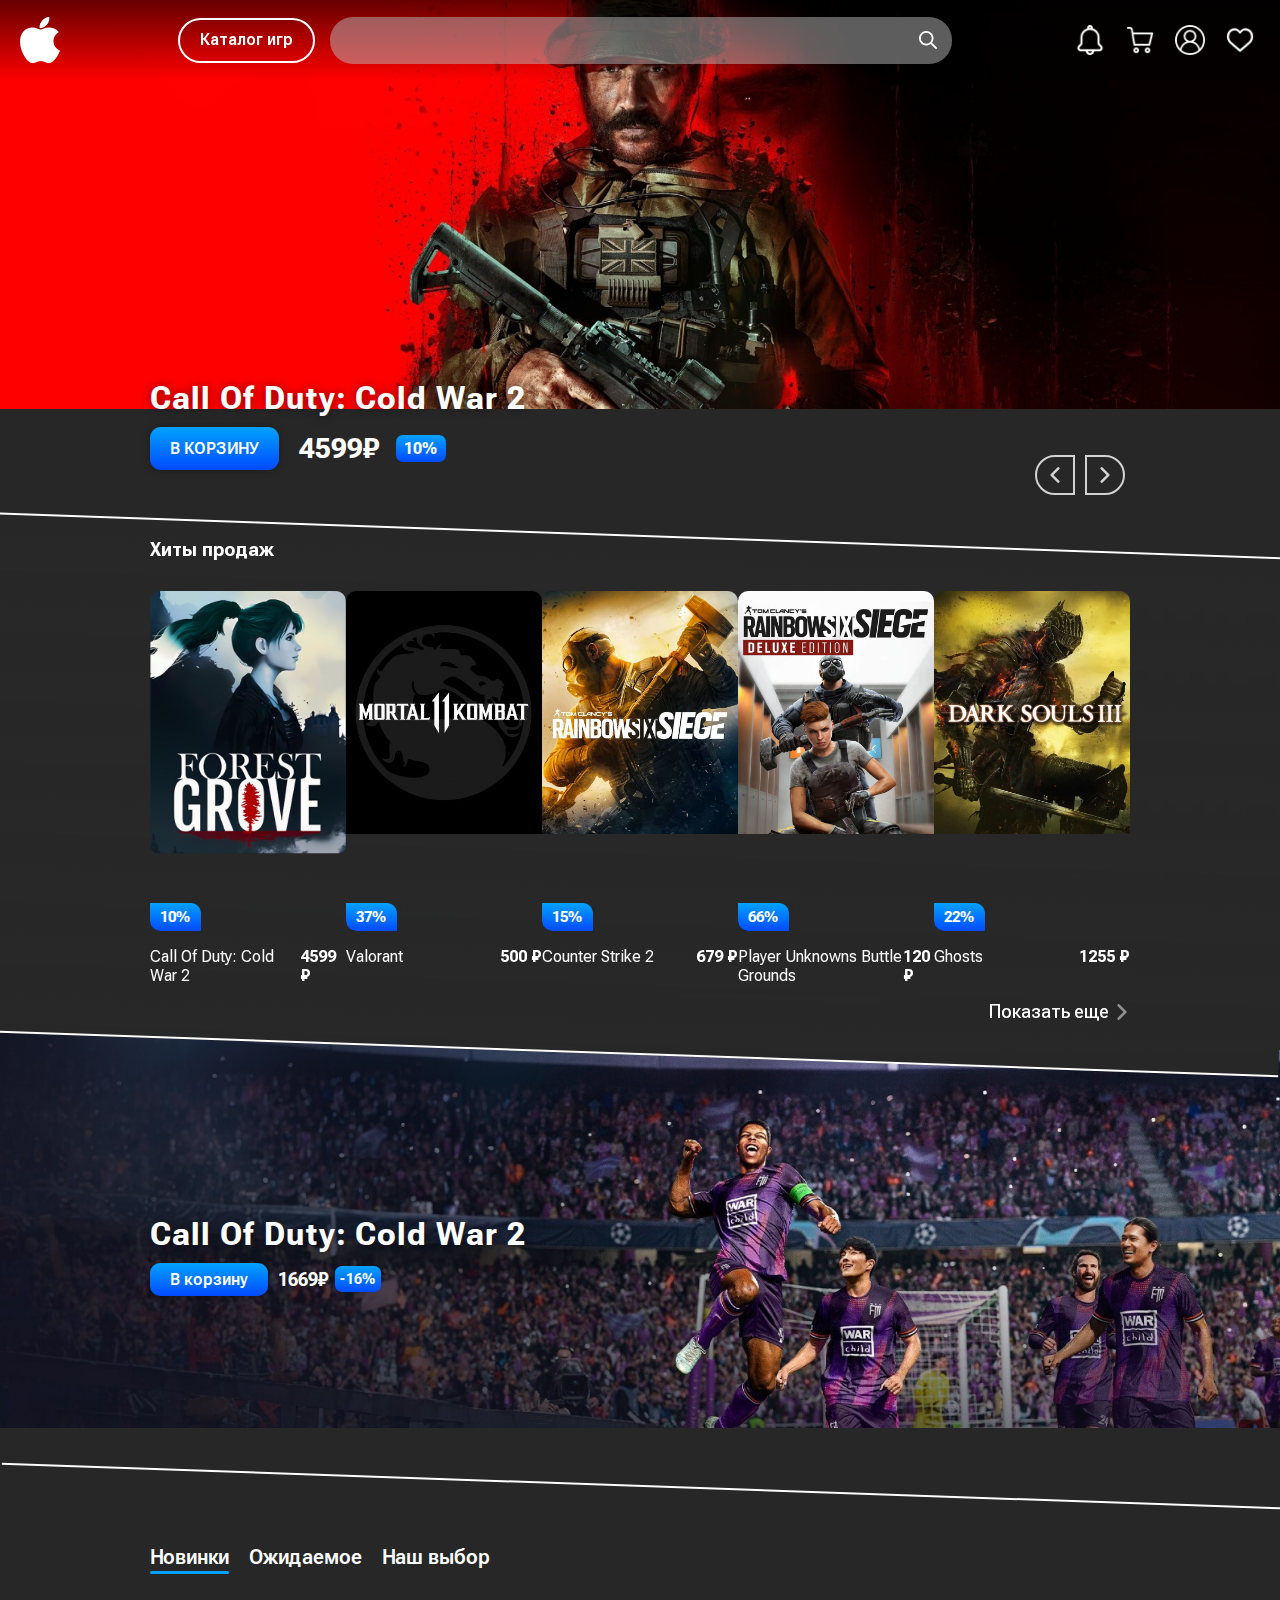
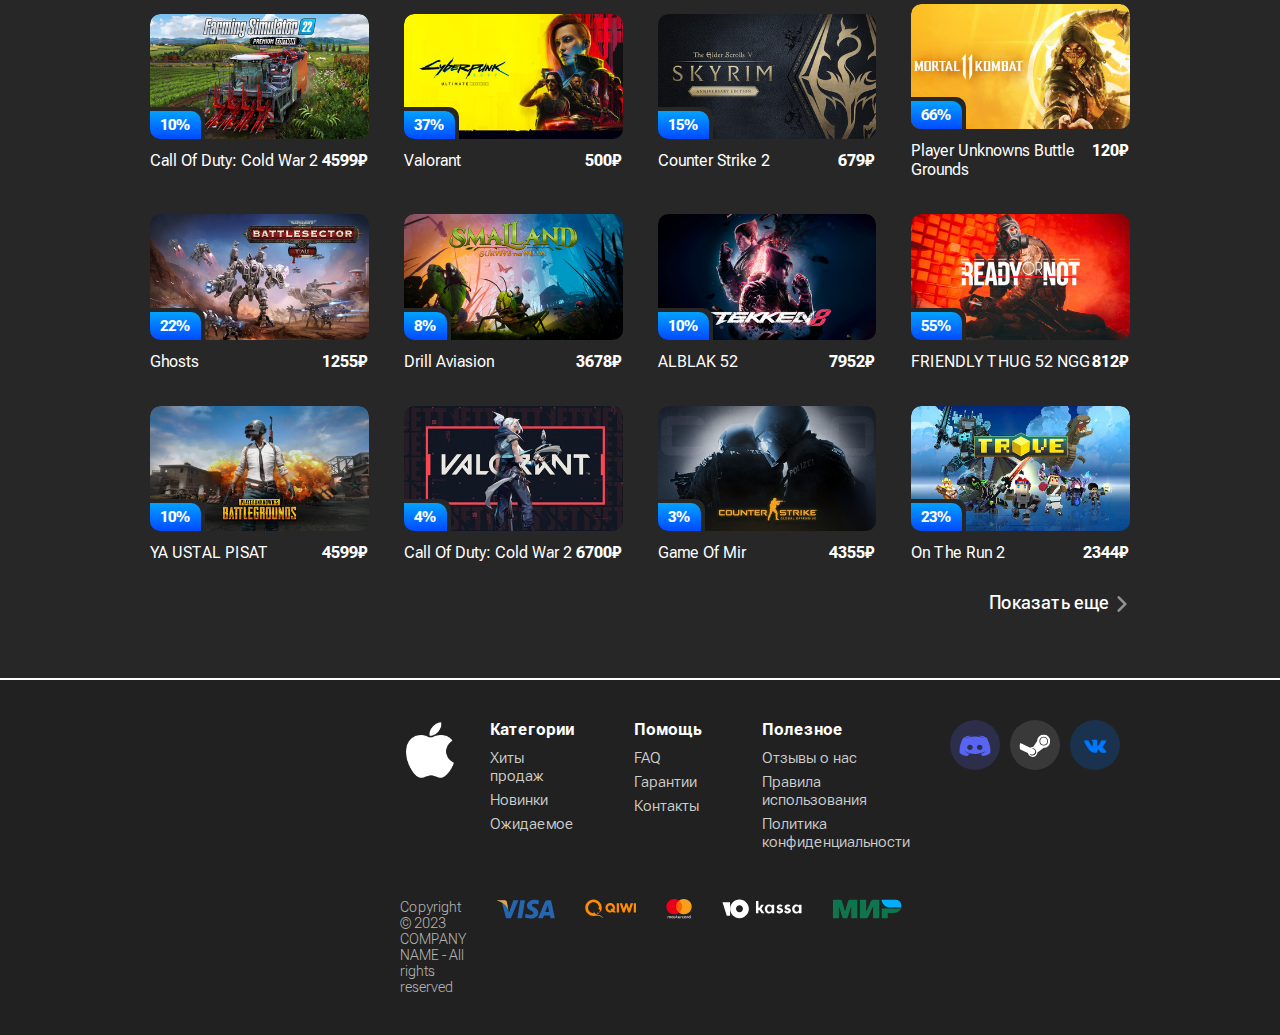
==== index.html @ e100a28d "n4.10" ====
<!DOCTYPE html>
<html lang="en">
<head>
	<meta charset="UTF-8">
	<meta http-equiv="X-UA-Compatible" content="IE=edge">
	<meta name="viewport" content="width=device-width, initial-scale=1.0">
	<title>Document</title>
	<link rel="stylesheet" href="style\style.css">
</head>
<body>
	<header id="header">
		<div id="header__bg"></div>
		<div class="logoBlock">
			<img class="logo" src="img/logo/logo.png" alt="">
		</div>
		<div class="centerBlock">
			<div class="centerBlock__buttonCatalog txt flex-center" onclick="openCatalogNavs()">
				<div class="centerBlock__buttonCatalog__forHover"></div>
				<div class="centerBlock__buttonCatalog__text txt">Каталог игр</div>
			</div>
			<div class="centerBlock__searchBlock">
				<input type="text">
				<div class="centerBlock__searchBlock__icon">
					<img src="img/icons/search32.png" alt="">
				</div>
			</div>
			<div class="centerBlock__catalogNavsBlock">
				<div class="centerBlock__catalogNavsBlock__head">
					<h3 class="txt">Категории</h3>
					<img src="img/icons/arrRight32.png" alt="">
				</div>
				<div class="centerBlock__catalogNavsBlock__grid">
					<div class="centerBlock__catalogNavsBlock__grid__nav txt">
						<img src="img/icons/sim.svg" alt="">
						Экшен
					</div>
					<div class="centerBlock__catalogNavsBlock__grid__nav txt">
						<img src="img/icons/sim.svg" alt="">
						Приключения
					</div>
					<div class="centerBlock__catalogNavsBlock__grid__nav txt">
						<img src="img/icons/sim.svg" alt="">
						Симуляторы
					</div>
					<div class="centerBlock__catalogNavsBlock__grid__nav txt">
						<img src="img/icons/sim.svg" alt="">
						Все игры
					</div>
					<div class="centerBlock__catalogNavsBlock__grid__nav txt">
						<img src="img/icons/sim.svg" alt="">
						Казуальные
					</div>
					<div class="centerBlock__catalogNavsBlock__grid__nav txt">
						<img src="img/icons/sim.svg" alt="">
						Гонки
					</div>
					<div class="centerBlock__catalogNavsBlock__grid__nav txt">
						<img src="img/icons/sim.svg" alt="">
						Спорт
					</div>
					<div class="centerBlock__catalogNavsBlock__grid__nav txt">
						<img src="img/icons/sim.svg" alt="">
						Стратегии
					</div>
					<div class="centerBlock__catalogNavsBlock__grid__nav txt">
						<img src="img/icons/sim.svg" alt="">
						Ролевые
					</div>
				</div>
				<div class="centerBlock__catalogNavsBlock__head">
					<h3 class="txt">Платформы</h3>
					<img src="img/icons/arrRight32.png" alt="">
				</div>
				<div class="centerBlock__catalogNavsBlock__grid">
					<div class="centerBlock__catalogNavsBlock__grid__nav txt">
						<img src="img/icons/sim.svg" alt="">
						Симуляторы
					</div>
					<div class="centerBlock__catalogNavsBlock__grid__nav txt">
						<img src="img/icons/sim.svg" alt="">
						Симуляторы
					</div>
					<div class="centerBlock__catalogNavsBlock__grid__nav txt">
						<img src="img/icons/sim.svg" alt="">
						Симуляторы
					</div>
				</div>
			</div>
		</div>
		<div class="navs">
			<div class="navs__nav">
				<img src="img/icons/bell64.png" alt="">
			</div>
			<div class="navs__nav">
				<img src="img/icons/basket64.png" alt="">
			</div>
			<div class="navs__nav" onclick="open_authorization()">
				<img src="img/icons/user64.png" alt="">
			</div>
			<div class="navs__nav">
				<img src="img/icons/like64.png" alt="">
			</div>
		</div>
	</header>

	<div class="blackoutBlock fixed-zero" onclick="openCatalogNavs()"></div>

	<div class="authorization fixed-zero">
		<div class="authorization__block authorization__block_logIn">
			<h2 class="txt">
				Вход
				<div onclick="open_authorization()"><img src="img/icons/cross2_32.png" alt=""></div>
			</h2>
			<form action="" name="logIn">
				<input class="def-input txt" type="email" name="email" placeholder="Email">
				<input class="def-input txt" type="password" name="password" placeholder="Пароль">
				<button class="txt">
					<div class="text txt">Войти</div>
					<div class="forHover absolute-zero"></div>
				</button>
			</form>
			<div class="authorization__block__otherWays">
				<div class="authorization__block__otherWays__nav txt" onclick="openRegistration()">Нет аккаунта</div>
				<div class="authorization__block__otherWays__nav txt">Забыли пароль</div>
			</div>
			<div class="authorization__block__separator">
				<div class="authorization__block__separator__strip"></div>
				<div class="authorization__block__separator__text txt">или</div>
				<div class="authorization__block__separator__strip"></div>
			</div>
			<div class="authorization__block__steamButton">
				<img src="img/logo/steamLogoWText.png" alt="">
			</div>
		</div>
		<div class="authorization__block authorization__block_registration">
			<h2 class="txt">
				Регистрация
				<div onclick="open_authorization()"><img src="img/icons/cross2_32.png" alt=""></div>
			</h2>
			<form action="" name="registration">
				<input class="def-input txt" type="email" name="email" placeholder="Email">
				<input class="def-input txt" type="password" name="password" placeholder="Пароль">
				<input class="def-input txt" type="password" name="repeat_password" placeholder="Подтвердите пароль">
				<button class="txt">
					<div class="text txt">Зарегистрироваться</div>
					<div class="forHover absolute-zero"></div>
				</button>
			</form>
			<div class="authorization__block__separator">
				<div class="authorization__block__separator__strip"></div>
				<div class="authorization__block__separator__text txt">или</div>
				<div class="authorization__block__separator__strip"></div>
			</div>
			<div class="authorization__block__steamButton">
				<img src="img/logo/steamLogoWText.png" alt="">
			</div>
		</div>
	</div>

	<div class="banner" id="banner">
		<div class="banner__imgBlock absolute-zero">
			<img src="img/banners/big.png" alt="">
		</div>
		<div class="banner__content">
			<div class="banner__content__info">
				<div class="banner__content__info__gameName txt">Call Of Duty: Cold War 2</div>
				<div class="banner__content__info__priceBlock">
					<div class="banner__content__info__priceBlock__buttonBasket flex-center">
						<div class="banner__content__info__priceBlock__buttonBasket__forHover absolute-zero"></div>
						<div class="banner__content__info__priceBlock__buttonBasket__text txt">В КОРЗИНУ</div>
					</div>
					<div class="banner__content__info__priceBlock__price txt">1669₽</div>
					<div class="banner__content__info__priceBlock__percent flex-center txt">-16%</div>
				</div>
			</div>
			<div class="banner__content__arrows">
				<div class="banner__content__arrows__arrow banner__content__arrows__arrow_left flex-center"><img src="img/icons/arrRight32.png" alt=""></div>
				<div class="banner__content__arrows__arrow banner__content__arrows__arrow_right flex-center"><img src="img/icons/arrRight32.png" alt=""></div>
			</div>
		</div>
	</div>

	<div class="salesHits" id="salesHits">
		<div class="salesHits__bg absolute-zero"></div>
		<h3 class="txt">Хиты продаж</h3>
		<div class="salesHits__games">
			<div class="salesHits__games__game">
				<div class="salesHits__games__game__banner">
					<img src="img/banners/img1.png" alt="">
					<div class="salesHits__games__game__banner__discount">
						<div class="salesHits__games__game__banner__discount__inner txt">26%</div>
					</div>
				</div>
				<div class="salesHits__games__game__info">
					<div class="salesHits__games__game__info__buttons">
						<div class="salesHits__games__game__info__buttons__button">
							<div class="salesHits__games__game__info__buttons__button__forHover salesHits__games__game__info__buttons__button__forHover_blue absolute-zero"></div>
							<img src="img/icons/basket64.png" alt="">
						</div>
						<div class="salesHits__games__game__info__buttons__button">
							<div class="salesHits__games__game__info__buttons__button__forHover salesHits__games__game__info__buttons__button__forHover_red absolute-zero"></div>
							<img src="img/icons/like64.png" alt="">
						</div>
					</div>
					<div class="salesHits__games__game__info__name txt">Call Of Duty: Haha Edition 3</div>
					<div class="salesHits__games__game__info__price txt">4599₽</div>
				</div>
			</div>
			<div class="salesHits__games__game">
				<div class="salesHits__games__game__banner">
					<img src="img/banners/img1.png" alt="">
					<div class="salesHits__games__game__banner__discount">
						<div class="salesHits__games__game__banner__discount__inner txt">26%</div>
					</div>
				</div>
				<div class="salesHits__games__game__info">
					<div class="salesHits__games__game__info__buttons">
						<div class="salesHits__games__game__info__buttons__button">
							<div class="salesHits__games__game__info__buttons__button__forHover salesHits__games__game__info__buttons__button__forHover_blue absolute-zero"></div>
							<img src="img/icons/basket64.png" alt="">
						</div>
						<div class="salesHits__games__game__info__buttons__button">
							<div class="salesHits__games__game__info__buttons__button__forHover salesHits__games__game__info__buttons__button__forHover_red absolute-zero"></div>
							<img src="img/icons/like64.png" alt="">
						</div>
					</div>
					<div class="salesHits__games__game__info__name txt">Call Of Duty: Haha Edition 3</div>
					<div class="salesHits__games__game__info__price txt">4599₽</div>
				</div>
			</div>
			<div class="salesHits__games__game">
				<div class="salesHits__games__game__banner">
					<img src="img/banners/img1.png" alt="">
					<div class="salesHits__games__game__banner__discount">
						<div class="salesHits__games__game__banner__discount__inner txt">26%</div>
					</div>
				</div>
				<div class="salesHits__games__game__info">
					<div class="salesHits__games__game__info__buttons">
						<div class="salesHits__games__game__info__buttons__button">
							<div class="salesHits__games__game__info__buttons__button__forHover salesHits__games__game__info__buttons__button__forHover_blue absolute-zero"></div>
							<img src="img/icons/basket64.png" alt="">
						</div>
						<div class="salesHits__games__game__info__buttons__button">
							<div class="salesHits__games__game__info__buttons__button__forHover salesHits__games__game__info__buttons__button__forHover_red absolute-zero"></div>
							<img src="img/icons/like64.png" alt="">
						</div>
					</div>
					<div class="salesHits__games__game__info__name txt">Call Of Duty: Haha Edition 3</div>
					<div class="salesHits__games__game__info__price txt">4599₽</div>
				</div>
			</div>
			<div class="salesHits__games__game">
				<div class="salesHits__games__game__banner">
					<img src="img/banners/img1.png" alt="">
					<div class="salesHits__games__game__banner__discount">
						<div class="salesHits__games__game__banner__discount__inner txt">26%</div>
					</div>
				</div>
				<div class="salesHits__games__game__info">
					<div class="salesHits__games__game__info__buttons">
						<div class="salesHits__games__game__info__buttons__button">
							<div class="salesHits__games__game__info__buttons__button__forHover salesHits__games__game__info__buttons__button__forHover_blue absolute-zero"></div>
							<img src="img/icons/basket64.png" alt="">
						</div>
						<div class="salesHits__games__game__info__buttons__button">
							<div class="salesHits__games__game__info__buttons__button__forHover salesHits__games__game__info__buttons__button__forHover_red absolute-zero"></div>
							<img src="img/icons/like64.png" alt="">
						</div>
					</div>
					<div class="salesHits__games__game__info__name txt">Call Of Duty: Haha Edition 3</div>
					<div class="salesHits__games__game__info__price txt">4599₽</div>
				</div>
			</div>
			<div class="salesHits__games__game">
				<div class="salesHits__games__game__banner">
					<img src="img/banners/img1.png" alt="">
					<div class="salesHits__games__game__banner__discount">
						<div class="salesHits__games__game__banner__discount__inner txt">26%</div>
					</div>
				</div>
				<div class="salesHits__games__game__info">
					<div class="salesHits__games__game__info__buttons">
						<div class="salesHits__games__game__info__buttons__button">
							<div class="salesHits__games__game__info__buttons__button__forHover salesHits__games__game__info__buttons__button__forHover_blue absolute-zero"></div>
							<img src="img/icons/basket64.png" alt="">
						</div>
						<div class="salesHits__games__game__info__buttons__button">
							<div class="salesHits__games__game__info__buttons__button__forHover salesHits__games__game__info__buttons__button__forHover_red absolute-zero"></div>
							<img src="img/icons/like64.png" alt="">
						</div>
					</div>
					<div class="salesHits__games__game__info__name txt">Call Of Duty: Haha Edition 3</div>
					<div class="salesHits__games__game__info__price txt">4599₽</div>
				</div>
			</div>
			
		</div>
		<div class="salesHits__blockButtonMore">
			<div class="salesHits__blockButtonMore__button txt">
				Показать еще
				<img src="img/icons/arrRight32.png" alt="">
			</div>
		</div>
	</div>

	<div class="containerWborder">
		<div class="rotateBorder rotateBorder_bottom">
			<div class="rotateBorder__inner rotateBorder__inner_bottom"></div>
		</div>
		<div class="bannerSecond">
			<div class="bannerSecond__imgBlock absolute-zero">
				<img src="img/banners/image 10.png" alt="">
			</div>
			<div class="bannerSecond__info">
				<div class="bannerSecond__info__gameName txt">Call Of Duty: Cold War 2</div>
					<div class="bannerSecond__info__priceBlock">
						<div class="bannerSecond__info__priceBlock__buttonBasket flex-center">
							<div class="bannerSecond__info__priceBlock__buttonBasket__forHover absolute-zero"></div>
							<div class="bannerSecond__info__priceBlock__buttonBasket__text txt">В корзину</div>
						</div>
						<div class="bannerSecond__info__priceBlock__price txt">1669₽</div>
						<div class="bannerSecond__info__priceBlock__percent flex-center txt">-16%</div>
					</div>
			</div>
		</div>
		<div class="rotateBorder rotateBorder_top">
			<div class="rotateBorder__inner rotateBorder__inner_top"></div>
		</div>
	</div>

	<div class="offers" id="offers">
		<!-- <div class="offers__head">
			<div class="offers__head__nav">
				<div class="offers__head__nav__text txt">Новинки</div>
				<div class="offers__head__nav__strip offers__head__nav__strip_active"></div>
			</div>
			<div class="offers__head__nav">
				<div class="offers__head__nav__text txt">Ожидаемое</div>
				<div class="offers__head__nav__strip"></div>
			</div>
			<div class="offers__head__nav">
				<div class="offers__head__nav__text txt">Наш выбор</div>
				<div class="offers__head__nav__strip"></div>
			</div>
		</div>
		<div class="offers__grid">
			<div class="offers__grid__game">
				<div class="offers__grid__game__banner">
					<img src="img/banners/farmsim.png" alt="">
					<div class="offers__grid__game__banner__discount">
						<div class="offers__grid__game__banner__discount__inner txt">26%</div>
					</div>
				</div>
				<div class="offers__grid__game__info">
					<div class="offers__grid__game__info__buttons">
						<div class="offers__grid__game__info__buttons__button">
							<div class="offers__grid__game__info__buttons__button__forHover offers__grid__game__info__buttons__button__forHover_blue absolute-zero"></div>
							<img src="img/icons/basket64.png" alt="">
						</div>
						<div class="offers__grid__game__info__buttons__button">
							<div class="offers__grid__game__info__buttons__button__forHover offers__grid__game__info__buttons__button__forHover_red absolute-zero"></div>
							<img src="img/icons/like64.png" alt="">
						</div>
					</div>
					<div class="offers__grid__game__info__name txt">Call Of Duty: Haha Edition 3</div>
					<div class="offers__grid__game__info__price txt">4599₽</div>
				</div>
			</div>
			<div class="offers__grid__game">
				<div class="offers__grid__game__banner">
					<img src="img/banners/farmsim.png" alt="">
					<div class="offers__grid__game__banner__discount">
						<div class="offers__grid__game__banner__discount__inner txt">26%</div>
					</div>
				</div>
				<div class="offers__grid__game__info">
					<div class="offers__grid__game__info__buttons">
						<div class="offers__grid__game__info__buttons__button">
							<div class="offers__grid__game__info__buttons__button__forHover offers__grid__game__info__buttons__button__forHover_blue absolute-zero"></div>
							<img src="img/icons/basket64.png" alt="">
						</div>
						<div class="offers__grid__game__info__buttons__button">
							<div class="offers__grid__game__info__buttons__button__forHover offers__grid__game__info__buttons__button__forHover_red absolute-zero"></div>
							<img src="img/icons/like64.png" alt="">
						</div>
					</div>
					<div class="offers__grid__game__info__name txt">Call Of Duty: Haha Edition 3</div>
					<div class="offers__grid__game__info__price txt">4599₽</div>
				</div>
			</div>
			<div class="offers__grid__game">
				<div class="offers__grid__game__banner">
					<img src="img/banners/farmsim.png" alt="">
					<div class="offers__grid__game__banner__discount">
						<div class="offers__grid__game__banner__discount__inner txt">26%</div>
					</div>
				</div>
				<div class="offers__grid__game__info">
					<div class="offers__grid__game__info__buttons">
						<div class="offers__grid__game__info__buttons__button">
							<div class="offers__grid__game__info__buttons__button__forHover offers__grid__game__info__buttons__button__forHover_blue absolute-zero"></div>
							<img src="img/icons/basket64.png" alt="">
						</div>
						<div class="offers__grid__game__info__buttons__button">
							<div class="offers__grid__game__info__buttons__button__forHover offers__grid__game__info__buttons__button__forHover_red absolute-zero"></div>
							<img src="img/icons/like64.png" alt="">
						</div>
					</div>
					<div class="offers__grid__game__info__name txt">Call Of Duty: Haha Edition 3</div>
					<div class="offers__grid__game__info__price txt">4599₽</div>
				</div>
			</div>
			<div class="offers__grid__game">
				<div class="offers__grid__game__banner">
					<img src="img/banners/farmsim.png" alt="">
					<div class="offers__grid__game__banner__discount">
						<div class="offers__grid__game__banner__discount__inner txt">26%</div>
					</div>
				</div>
				<div class="offers__grid__game__info">
					<div class="offers__grid__game__info__buttons">
						<div class="offers__grid__game__info__buttons__button">
							<div class="offers__grid__game__info__buttons__button__forHover offers__grid__game__info__buttons__button__forHover_blue absolute-zero"></div>
							<img src="img/icons/basket64.png" alt="">
						</div>
						<div class="offers__grid__game__info__buttons__button">
							<div class="offers__grid__game__info__buttons__button__forHover offers__grid__game__info__buttons__button__forHover_red absolute-zero"></div>
							<img src="img/icons/like64.png" alt="">
						</div>
					</div>
					<div class="offers__grid__game__info__name txt">Call Of Duty: Haha Edition 3</div>
					<div class="offers__grid__game__info__price txt">4599₽</div>
				</div>
			</div>
			<div class="offers__grid__game">
				<div class="offers__grid__game__banner">
					<img src="img/banners/farmsim.png" alt="">
					<div class="offers__grid__game__banner__discount">
						<div class="offers__grid__game__banner__discount__inner txt">26%</div>
					</div>
				</div>
				<div class="offers__grid__game__info">
					<div class="offers__grid__game__info__buttons">
						<div class="offers__grid__game__info__buttons__button">
							<div class="offers__grid__game__info__buttons__button__forHover offers__grid__game__info__buttons__button__forHover_blue absolute-zero"></div>
							<img src="img/icons/basket64.png" alt="">
						</div>
						<div class="offers__grid__game__info__buttons__button">
							<div class="offers__grid__game__info__buttons__button__forHover offers__grid__game__info__buttons__button__forHover_red absolute-zero"></div>
							<img src="img/icons/like64.png" alt="">
						</div>
					</div>
					<div class="offers__grid__game__info__name txt">Call Of Duty: Haha Edition 3</div>
					<div class="offers__grid__game__info__price txt">4599₽</div>
				</div>
			</div>
			<div class="offers__grid__game">
				<div class="offers__grid__game__banner">
					<img src="img/banners/farmsim.png" alt="">
					<div class="offers__grid__game__banner__discount">
						<div class="offers__grid__game__banner__discount__inner txt">26%</div>
					</div>
				</div>
				<div class="offers__grid__game__info">
					<div class="offers__grid__game__info__buttons">
						<div class="offers__grid__game__info__buttons__button">
							<div class="offers__grid__game__info__buttons__button__forHover offers__grid__game__info__buttons__button__forHover_blue absolute-zero"></div>
							<img src="img/icons/basket64.png" alt="">
						</div>
						<div class="offers__grid__game__info__buttons__button">
							<div class="offers__grid__game__info__buttons__button__forHover offers__grid__game__info__buttons__button__forHover_red absolute-zero"></div>
							<img src="img/icons/like64.png" alt="">
						</div>
					</div>
					<div class="offers__grid__game__info__name txt">Call Of Duty: Haha Edition 3</div>
					<div class="offers__grid__game__info__price txt">4599₽</div>
				</div>
			</div>
			<div class="offers__grid__game">
				<div class="offers__grid__game__banner">
					<img src="img/banners/farmsim.png" alt="">
					<div class="offers__grid__game__banner__discount">
						<div class="offers__grid__game__banner__discount__inner txt">26%</div>
					</div>
				</div>
				<div class="offers__grid__game__info">
					<div class="offers__grid__game__info__buttons">
						<div class="offers__grid__game__info__buttons__button">
							<div class="offers__grid__game__info__buttons__button__forHover offers__grid__game__info__buttons__button__forHover_blue absolute-zero"></div>
							<img src="img/icons/basket64.png" alt="">
						</div>
						<div class="offers__grid__game__info__buttons__button">
							<div class="offers__grid__game__info__buttons__button__forHover offers__grid__game__info__buttons__button__forHover_red absolute-zero"></div>
							<img src="img/icons/like64.png" alt="">
						</div>
					</div>
					<div class="offers__grid__game__info__name txt">Call Of Duty: Haha Edition 3</div>
					<div class="offers__grid__game__info__price txt">4599₽</div>
				</div>
			</div>
			<div class="offers__grid__game">
				<div class="offers__grid__game__banner">
					<img src="img/banners/farmsim.png" alt="">
					<div class="offers__grid__game__banner__discount">
						<div class="offers__grid__game__banner__discount__inner txt">26%</div>
					</div>
				</div>
				<div class="offers__grid__game__info">
					<div class="offers__grid__game__info__buttons">
						<div class="offers__grid__game__info__buttons__button">
							<div class="offers__grid__game__info__buttons__button__forHover offers__grid__game__info__buttons__button__forHover_blue absolute-zero"></div>
							<img src="img/icons/basket64.png" alt="">
						</div>
						<div class="offers__grid__game__info__buttons__button">
							<div class="offers__grid__game__info__buttons__button__forHover offers__grid__game__info__buttons__button__forHover_red absolute-zero"></div>
							<img src="img/icons/like64.png" alt="">
						</div>
					</div>
					<div class="offers__grid__game__info__name txt">Call Of Duty: Haha Edition 3</div>
					<div class="offers__grid__game__info__price txt">4599₽</div>
				</div>
			</div>
			<div class="offers__grid__game">
				<div class="offers__grid__game__banner">
					<img src="img/banners/farmsim.png" alt="">
					<div class="offers__grid__game__banner__discount">
						<div class="offers__grid__game__banner__discount__inner txt">26%</div>
					</div>
				</div>
				<div class="offers__grid__game__info">
					<div class="offers__grid__game__info__buttons">
						<div class="offers__grid__game__info__buttons__button">
							<div class="offers__grid__game__info__buttons__button__forHover offers__grid__game__info__buttons__button__forHover_blue absolute-zero"></div>
							<img src="img/icons/basket64.png" alt="">
						</div>
						<div class="offers__grid__game__info__buttons__button">
							<div class="offers__grid__game__info__buttons__button__forHover offers__grid__game__info__buttons__button__forHover_red absolute-zero"></div>
							<img src="img/icons/like64.png" alt="">
						</div>
					</div>
					<div class="offers__grid__game__info__name txt">Call Of Duty: Haha Edition 3</div>
					<div class="offers__grid__game__info__price txt">4599₽</div>
				</div>
			</div>
			<div class="offers__grid__game">
				<div class="offers__grid__game__banner">
					<img src="img/banners/farmsim.png" alt="">
					<div class="offers__grid__game__banner__discount">
						<div class="offers__grid__game__banner__discount__inner txt">26%</div>
					</div>
				</div>
				<div class="offers__grid__game__info">
					<div class="offers__grid__game__info__buttons">
						<div class="offers__grid__game__info__buttons__button">
							<div class="offers__grid__game__info__buttons__button__forHover offers__grid__game__info__buttons__button__forHover_blue absolute-zero"></div>
							<img src="img/icons/basket64.png" alt="">
						</div>
						<div class="offers__grid__game__info__buttons__button">
							<div class="offers__grid__game__info__buttons__button__forHover offers__grid__game__info__buttons__button__forHover_red absolute-zero"></div>
							<img src="img/icons/like64.png" alt="">
						</div>
					</div>
					<div class="offers__grid__game__info__name txt">Call Of Duty: Haha Edition 3</div>
					<div class="offers__grid__game__info__price txt">4599₽</div>
				</div>
			</div>
			<div class="offers__grid__game">
				<div class="offers__grid__game__banner">
					<img src="img/banners/farmsim.png" alt="">
					<div class="offers__grid__game__banner__discount">
						<div class="offers__grid__game__banner__discount__inner txt">26%</div>
					</div>
				</div>
				<div class="offers__grid__game__info">
					<div class="offers__grid__game__info__buttons">
						<div class="offers__grid__game__info__buttons__button">
							<div class="offers__grid__game__info__buttons__button__forHover offers__grid__game__info__buttons__button__forHover_blue absolute-zero"></div>
							<img src="img/icons/basket64.png" alt="">
						</div>
						<div class="offers__grid__game__info__buttons__button">
							<div class="offers__grid__game__info__buttons__button__forHover offers__grid__game__info__buttons__button__forHover_red absolute-zero"></div>
							<img src="img/icons/like64.png" alt="">
						</div>
					</div>
					<div class="offers__grid__game__info__name txt">Call Of Duty: Haha Edition 3</div>
					<div class="offers__grid__game__info__price txt">4599₽</div>
				</div>
			</div>
			<div class="offers__grid__game">
				<div class="offers__grid__game__banner">
					<img src="img/banners/farmsim.png" alt="">
					<div class="offers__grid__game__banner__discount">
						<div class="offers__grid__game__banner__discount__inner txt">26%</div>
					</div>
				</div>
				<div class="offers__grid__game__info">
					<div class="offers__grid__game__info__buttons">
						<div class="offers__grid__game__info__buttons__button">
							<div class="offers__grid__game__info__buttons__button__forHover offers__grid__game__info__buttons__button__forHover_blue absolute-zero"></div>
							<img src="img/icons/basket64.png" alt="">
						</div>
						<div class="offers__grid__game__info__buttons__button">
							<div class="offers__grid__game__info__buttons__button__forHover offers__grid__game__info__buttons__button__forHover_red absolute-zero"></div>
							<img src="img/icons/like64.png" alt="">
						</div>
					</div>
					<div class="offers__grid__game__info__name txt">Call Of Duty: Haha Edition 3</div>
					<div class="offers__grid__game__info__price txt">4599₽</div>
				</div>
			</div>
		</div>
		<div class="offers__blockButtonMore">
			<div class="offers__blockButtonMore__button txt">
				Показать еще
				<img src="img/icons/arrRight32.png" alt="">
			</div>
		</div> -->
	</div>
	
	<footer class="footer">
		<div class="footer__top">
			<div class="footer__top__logo">
				<img src="img/logo/logo.png" alt="">
			</div>
			<div class="footer__top__links">
				<div class="footer__top__links__column">
					<h4 class="txt">Категории</h4>
					<div class="footer__top__links__column__nav txt">Хиты продаж</div>
					<div class="footer__top__links__column__nav txt">Новинки</div>
					<div class="footer__top__links__column__nav txt">Ожидаемое</div>
				</div>
				<div class="footer__top__links__column">
					<h4 class="txt">Помощь</h4>
					<div class="footer__top__links__column__nav txt">FAQ</div>
					<div class="footer__top__links__column__nav txt">Гарантии</div>
					<div class="footer__top__links__column__nav txt">Контакты</div>
				</div>
				<div class="footer__top__links__column">
					<h4 class="txt">Полезное</h4>
					<div class="footer__top__links__column__nav txt">Отзывы о нас</div>
					<div class="footer__top__links__column__nav txt">Правила использования</div>
					<div class="footer__top__links__column__nav txt">Политика конфиденциальности</div>
				</div>
			</div>
			<div class="footer__top__socialТetwork">
				<div class="footer__top__socialТetwork__circle footer__top__socialТetwork__circle_ds"><img src="img/platforms/discord.svg" alt=""></div>
				<div class="footer__top__socialТetwork__circle footer__top__socialТetwork__circle_steam"><img src="img/platforms/steam.svg" alt=""></div>
				<div class="footer__top__socialТetwork__circle footer__top__socialТetwork__circle_vk"><img src="img/platforms/vk.png" alt=""></div>
			</div>
		</div>
		<div class="footer__bottom">
			<div class="footer__bottom__text txt">Copyright © 2023 COMPANY NAME - All rights reserved</div>
			<div class="footer__bottom__paymentMethods">
				<div class="footer__bottom__paymentMethods__imgBlock"><img src="img/banks/visa.svg" alt=""></div>
				<div class="footer__bottom__paymentMethods__imgBlock"><img src="img/banks/kiwi.svg" alt=""></div>
				<div class="footer__bottom__paymentMethods__imgBlock"><img src="img/banks/mc.svg" alt=""></div>
				<div class="footer__bottom__paymentMethods__imgBlock"><img src="img/banks/ukassa.svg" alt=""></div>
				<div class="footer__bottom__paymentMethods__imgBlock"><img src="img/banks/mir.svg" alt=""></div>
			</div>
		</div>
	</footer>
     
     <script type="text/javascript" src="scripts/variables.js"></script>
     <script type="text/javascript" src="scripts/lists.js"></script>
     <script type="text/javascript" src="scripts/functions.js"></script>
     <script type="text/javascript" src="scripts/makeContentFunctions.js"></script>
     <script type="text/javascript" src="scripts/carousel.js"></script>
     <script type="text/javascript" src="scripts/script.js"></script>
     <script type="text/javascript" src="scripts/script_index.js"></script>
</body>
</html>
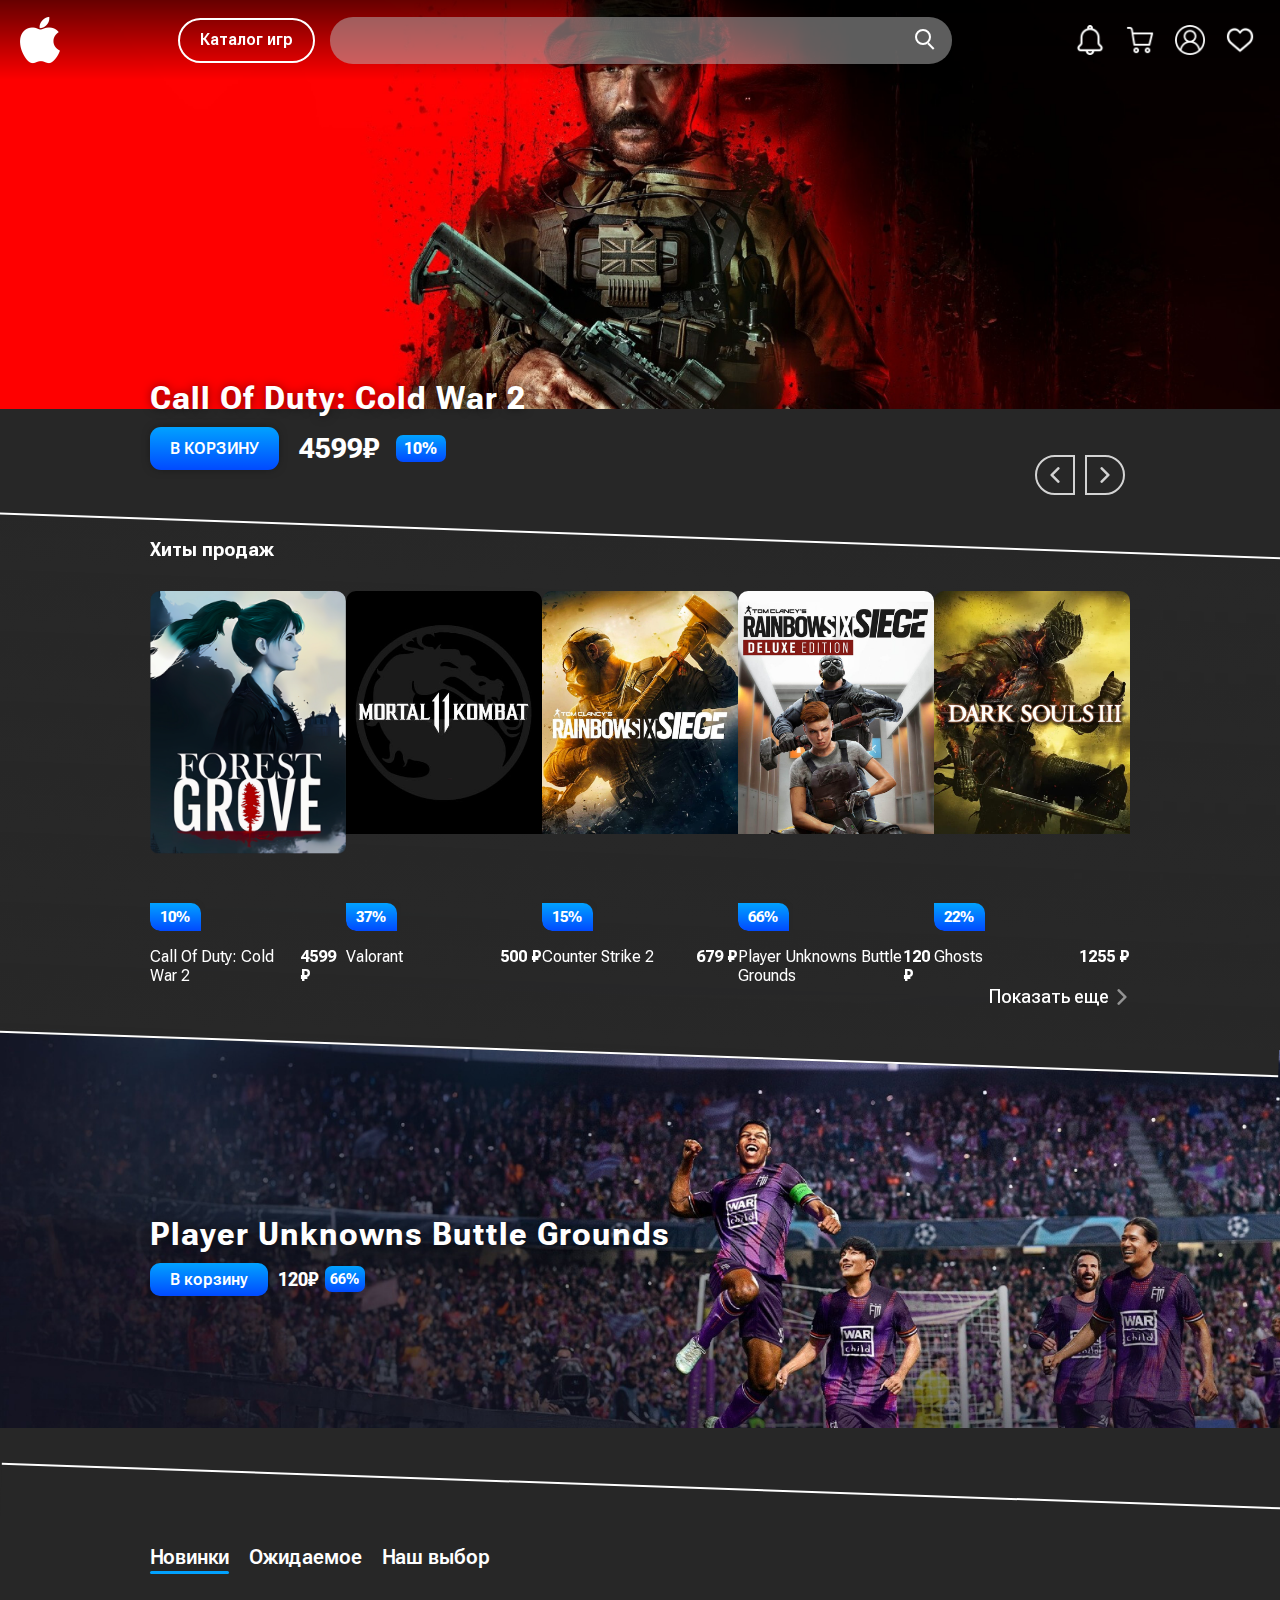
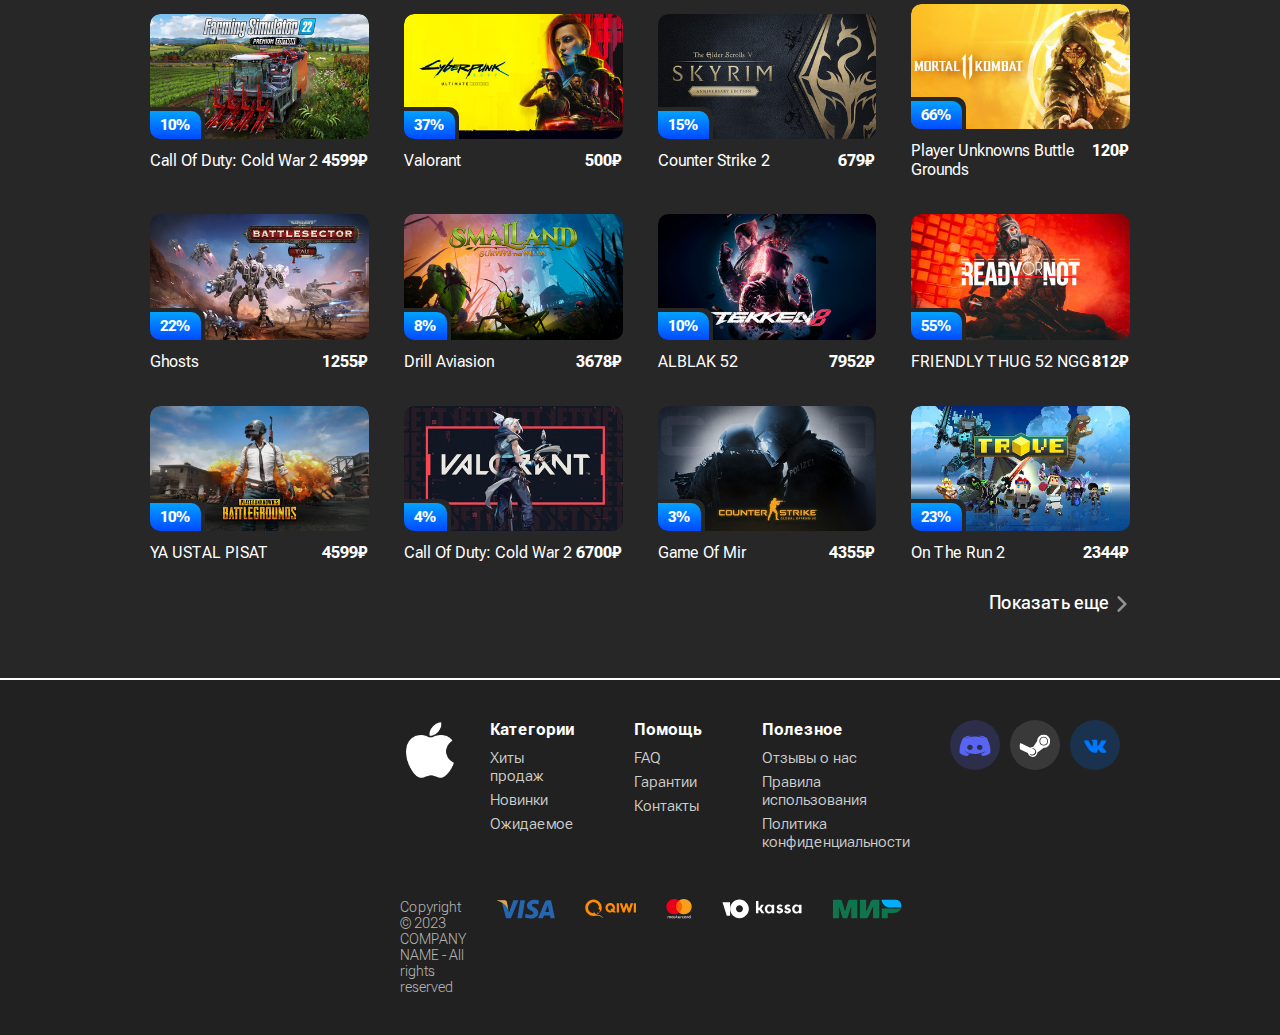
==== commit 554ac71d: "n5.0" ====
--- a/index.html
+++ b/index.html
@@ -21,7 +21,10 @@
 			<div class="centerBlock__searchBlock">
 				<input type="text">
 				<div class="centerBlock__searchBlock__icon">
-					<img src="img/icons/search32.png" alt="">
+					<div class="iconBlock_search">
+						<div class="iconBlock_search__circle"></div>
+						<div class="iconBlock_search__stick"></div>
+					</div>
 				</div>
 			</div>
 			<div class="centerBlock__catalogNavsBlock">
@@ -183,118 +186,7 @@
 	<div class="salesHits" id="salesHits">
 		<div class="salesHits__bg absolute-zero"></div>
 		<h3 class="txt">Хиты продаж</h3>
-		<div class="salesHits__games">
-			<div class="salesHits__games__game">
-				<div class="salesHits__games__game__banner">
-					<img src="img/banners/img1.png" alt="">
-					<div class="salesHits__games__game__banner__discount">
-						<div class="salesHits__games__game__banner__discount__inner txt">26%</div>
-					</div>
-				</div>
-				<div class="salesHits__games__game__info">
-					<div class="salesHits__games__game__info__buttons">
-						<div class="salesHits__games__game__info__buttons__button">
-							<div class="salesHits__games__game__info__buttons__button__forHover salesHits__games__game__info__buttons__button__forHover_blue absolute-zero"></div>
-							<img src="img/icons/basket64.png" alt="">
-						</div>
-						<div class="salesHits__games__game__info__buttons__button">
-							<div class="salesHits__games__game__info__buttons__button__forHover salesHits__games__game__info__buttons__button__forHover_red absolute-zero"></div>
-							<img src="img/icons/like64.png" alt="">
-						</div>
-					</div>
-					<div class="salesHits__games__game__info__name txt">Call Of Duty: Haha Edition 3</div>
-					<div class="salesHits__games__game__info__price txt">4599₽</div>
-				</div>
-			</div>
-			<div class="salesHits__games__game">
-				<div class="salesHits__games__game__banner">
-					<img src="img/banners/img1.png" alt="">
-					<div class="salesHits__games__game__banner__discount">
-						<div class="salesHits__games__game__banner__discount__inner txt">26%</div>
-					</div>
-				</div>
-				<div class="salesHits__games__game__info">
-					<div class="salesHits__games__game__info__buttons">
-						<div class="salesHits__games__game__info__buttons__button">
-							<div class="salesHits__games__game__info__buttons__button__forHover salesHits__games__game__info__buttons__button__forHover_blue absolute-zero"></div>
-							<img src="img/icons/basket64.png" alt="">
-						</div>
-						<div class="salesHits__games__game__info__buttons__button">
-							<div class="salesHits__games__game__info__buttons__button__forHover salesHits__games__game__info__buttons__button__forHover_red absolute-zero"></div>
-							<img src="img/icons/like64.png" alt="">
-						</div>
-					</div>
-					<div class="salesHits__games__game__info__name txt">Call Of Duty: Haha Edition 3</div>
-					<div class="salesHits__games__game__info__price txt">4599₽</div>
-				</div>
-			</div>
-			<div class="salesHits__games__game">
-				<div class="salesHits__games__game__banner">
-					<img src="img/banners/img1.png" alt="">
-					<div class="salesHits__games__game__banner__discount">
-						<div class="salesHits__games__game__banner__discount__inner txt">26%</div>
-					</div>
-				</div>
-				<div class="salesHits__games__game__info">
-					<div class="salesHits__games__game__info__buttons">
-						<div class="salesHits__games__game__info__buttons__button">
-							<div class="salesHits__games__game__info__buttons__button__forHover salesHits__games__game__info__buttons__button__forHover_blue absolute-zero"></div>
-							<img src="img/icons/basket64.png" alt="">
-						</div>
-						<div class="salesHits__games__game__info__buttons__button">
-							<div class="salesHits__games__game__info__buttons__button__forHover salesHits__games__game__info__buttons__button__forHover_red absolute-zero"></div>
-							<img src="img/icons/like64.png" alt="">
-						</div>
-					</div>
-					<div class="salesHits__games__game__info__name txt">Call Of Duty: Haha Edition 3</div>
-					<div class="salesHits__games__game__info__price txt">4599₽</div>
-				</div>
-			</div>
-			<div class="salesHits__games__game">
-				<div class="salesHits__games__game__banner">
-					<img src="img/banners/img1.png" alt="">
-					<div class="salesHits__games__game__banner__discount">
-						<div class="salesHits__games__game__banner__discount__inner txt">26%</div>
-					</div>
-				</div>
-				<div class="salesHits__games__game__info">
-					<div class="salesHits__games__game__info__buttons">
-						<div class="salesHits__games__game__info__buttons__button">
-							<div class="salesHits__games__game__info__buttons__button__forHover salesHits__games__game__info__buttons__button__forHover_blue absolute-zero"></div>
-							<img src="img/icons/basket64.png" alt="">
-						</div>
-						<div class="salesHits__games__game__info__buttons__button">
-							<div class="salesHits__games__game__info__buttons__button__forHover salesHits__games__game__info__buttons__button__forHover_red absolute-zero"></div>
-							<img src="img/icons/like64.png" alt="">
-						</div>
-					</div>
-					<div class="salesHits__games__game__info__name txt">Call Of Duty: Haha Edition 3</div>
-					<div class="salesHits__games__game__info__price txt">4599₽</div>
-				</div>
-			</div>
-			<div class="salesHits__games__game">
-				<div class="salesHits__games__game__banner">
-					<img src="img/banners/img1.png" alt="">
-					<div class="salesHits__games__game__banner__discount">
-						<div class="salesHits__games__game__banner__discount__inner txt">26%</div>
-					</div>
-				</div>
-				<div class="salesHits__games__game__info">
-					<div class="salesHits__games__game__info__buttons">
-						<div class="salesHits__games__game__info__buttons__button">
-							<div class="salesHits__games__game__info__buttons__button__forHover salesHits__games__game__info__buttons__button__forHover_blue absolute-zero"></div>
-							<img src="img/icons/basket64.png" alt="">
-						</div>
-						<div class="salesHits__games__game__info__buttons__button">
-							<div class="salesHits__games__game__info__buttons__button__forHover salesHits__games__game__info__buttons__button__forHover_red absolute-zero"></div>
-							<img src="img/icons/like64.png" alt="">
-						</div>
-					</div>
-					<div class="salesHits__games__game__info__name txt">Call Of Duty: Haha Edition 3</div>
-					<div class="salesHits__games__game__info__price txt">4599₽</div>
-				</div>
-			</div>
-			
+		<div class="salesHits__games" id="salesHits_content">
 		</div>
 		<div class="salesHits__blockButtonMore">
 			<div class="salesHits__blockButtonMore__button txt">
@@ -304,25 +196,25 @@
 		</div>
 	</div>
 
-	<div class="containerWborder">
+	<div class="containerWborder" id="containerWborder">
 		<div class="rotateBorder rotateBorder_bottom">
 			<div class="rotateBorder__inner rotateBorder__inner_bottom"></div>
 		</div>
-		<div class="bannerSecond">
-			<div class="bannerSecond__imgBlock absolute-zero">
+		<div class="bannerSecond" id="bannerSecond">
+			<!-- <div class="bannerSecond__imgBlock absolute-zero">
 				<img src="img/banners/image 10.png" alt="">
 			</div>
 			<div class="bannerSecond__info">
 				<div class="bannerSecond__info__gameName txt">Call Of Duty: Cold War 2</div>
-					<div class="bannerSecond__info__priceBlock">
-						<div class="bannerSecond__info__priceBlock__buttonBasket flex-center">
-							<div class="bannerSecond__info__priceBlock__buttonBasket__forHover absolute-zero"></div>
-							<div class="bannerSecond__info__priceBlock__buttonBasket__text txt">В корзину</div>
-						</div>
-						<div class="bannerSecond__info__priceBlock__price txt">1669₽</div>
-						<div class="bannerSecond__info__priceBlock__percent flex-center txt">-16%</div>
-					</div>
-			</div>
+				<div class="bannerSecond__info__priceBlock">
+					<div class="bannerSecond__info__priceBlock__buttonBasket flex-center">
+						<div class="bannerSecond__info__priceBlock__buttonBasket__forHover absolute-zero"></div>
+						<div class="bannerSecond__info__priceBlock__buttonBasket__text txt">В корзину</div>
+					</div>
+					<div class="bannerSecond__info__priceBlock__price txt">1669₽</div>
+					<div class="bannerSecond__info__priceBlock__percent flex-center txt">-16%</div>
+				</div>
+			</div> -->
 		</div>
 		<div class="rotateBorder rotateBorder_top">
 			<div class="rotateBorder__inner rotateBorder__inner_top"></div>
@@ -330,7 +222,7 @@
 	</div>
 
 	<div class="offers" id="offers">
-		<!-- <div class="offers__head">
+		<div class="offers__head">
 			<div class="offers__head__nav">
 				<div class="offers__head__nav__text txt">Новинки</div>
 				<div class="offers__head__nav__strip offers__head__nav__strip_active"></div>
@@ -344,8 +236,8 @@
 				<div class="offers__head__nav__strip"></div>
 			</div>
 		</div>
-		<div class="offers__grid">
-			<div class="offers__grid__game">
+		<div class="offers__grid gridHorizontalGames" id="content_offers__grid">
+			<!-- <div class="offers__grid__game">
 				<div class="offers__grid__game__banner">
 					<img src="img/banners/farmsim.png" alt="">
 					<div class="offers__grid__game__banner__discount">
@@ -366,256 +258,14 @@
 					<div class="offers__grid__game__info__name txt">Call Of Duty: Haha Edition 3</div>
 					<div class="offers__grid__game__info__price txt">4599₽</div>
 				</div>
-			</div>
-			<div class="offers__grid__game">
-				<div class="offers__grid__game__banner">
-					<img src="img/banners/farmsim.png" alt="">
-					<div class="offers__grid__game__banner__discount">
-						<div class="offers__grid__game__banner__discount__inner txt">26%</div>
-					</div>
-				</div>
-				<div class="offers__grid__game__info">
-					<div class="offers__grid__game__info__buttons">
-						<div class="offers__grid__game__info__buttons__button">
-							<div class="offers__grid__game__info__buttons__button__forHover offers__grid__game__info__buttons__button__forHover_blue absolute-zero"></div>
-							<img src="img/icons/basket64.png" alt="">
-						</div>
-						<div class="offers__grid__game__info__buttons__button">
-							<div class="offers__grid__game__info__buttons__button__forHover offers__grid__game__info__buttons__button__forHover_red absolute-zero"></div>
-							<img src="img/icons/like64.png" alt="">
-						</div>
-					</div>
-					<div class="offers__grid__game__info__name txt">Call Of Duty: Haha Edition 3</div>
-					<div class="offers__grid__game__info__price txt">4599₽</div>
-				</div>
-			</div>
-			<div class="offers__grid__game">
-				<div class="offers__grid__game__banner">
-					<img src="img/banners/farmsim.png" alt="">
-					<div class="offers__grid__game__banner__discount">
-						<div class="offers__grid__game__banner__discount__inner txt">26%</div>
-					</div>
-				</div>
-				<div class="offers__grid__game__info">
-					<div class="offers__grid__game__info__buttons">
-						<div class="offers__grid__game__info__buttons__button">
-							<div class="offers__grid__game__info__buttons__button__forHover offers__grid__game__info__buttons__button__forHover_blue absolute-zero"></div>
-							<img src="img/icons/basket64.png" alt="">
-						</div>
-						<div class="offers__grid__game__info__buttons__button">
-							<div class="offers__grid__game__info__buttons__button__forHover offers__grid__game__info__buttons__button__forHover_red absolute-zero"></div>
-							<img src="img/icons/like64.png" alt="">
-						</div>
-					</div>
-					<div class="offers__grid__game__info__name txt">Call Of Duty: Haha Edition 3</div>
-					<div class="offers__grid__game__info__price txt">4599₽</div>
-				</div>
-			</div>
-			<div class="offers__grid__game">
-				<div class="offers__grid__game__banner">
-					<img src="img/banners/farmsim.png" alt="">
-					<div class="offers__grid__game__banner__discount">
-						<div class="offers__grid__game__banner__discount__inner txt">26%</div>
-					</div>
-				</div>
-				<div class="offers__grid__game__info">
-					<div class="offers__grid__game__info__buttons">
-						<div class="offers__grid__game__info__buttons__button">
-							<div class="offers__grid__game__info__buttons__button__forHover offers__grid__game__info__buttons__button__forHover_blue absolute-zero"></div>
-							<img src="img/icons/basket64.png" alt="">
-						</div>
-						<div class="offers__grid__game__info__buttons__button">
-							<div class="offers__grid__game__info__buttons__button__forHover offers__grid__game__info__buttons__button__forHover_red absolute-zero"></div>
-							<img src="img/icons/like64.png" alt="">
-						</div>
-					</div>
-					<div class="offers__grid__game__info__name txt">Call Of Duty: Haha Edition 3</div>
-					<div class="offers__grid__game__info__price txt">4599₽</div>
-				</div>
-			</div>
-			<div class="offers__grid__game">
-				<div class="offers__grid__game__banner">
-					<img src="img/banners/farmsim.png" alt="">
-					<div class="offers__grid__game__banner__discount">
-						<div class="offers__grid__game__banner__discount__inner txt">26%</div>
-					</div>
-				</div>
-				<div class="offers__grid__game__info">
-					<div class="offers__grid__game__info__buttons">
-						<div class="offers__grid__game__info__buttons__button">
-							<div class="offers__grid__game__info__buttons__button__forHover offers__grid__game__info__buttons__button__forHover_blue absolute-zero"></div>
-							<img src="img/icons/basket64.png" alt="">
-						</div>
-						<div class="offers__grid__game__info__buttons__button">
-							<div class="offers__grid__game__info__buttons__button__forHover offers__grid__game__info__buttons__button__forHover_red absolute-zero"></div>
-							<img src="img/icons/like64.png" alt="">
-						</div>
-					</div>
-					<div class="offers__grid__game__info__name txt">Call Of Duty: Haha Edition 3</div>
-					<div class="offers__grid__game__info__price txt">4599₽</div>
-				</div>
-			</div>
-			<div class="offers__grid__game">
-				<div class="offers__grid__game__banner">
-					<img src="img/banners/farmsim.png" alt="">
-					<div class="offers__grid__game__banner__discount">
-						<div class="offers__grid__game__banner__discount__inner txt">26%</div>
-					</div>
-				</div>
-				<div class="offers__grid__game__info">
-					<div class="offers__grid__game__info__buttons">
-						<div class="offers__grid__game__info__buttons__button">
-							<div class="offers__grid__game__info__buttons__button__forHover offers__grid__game__info__buttons__button__forHover_blue absolute-zero"></div>
-							<img src="img/icons/basket64.png" alt="">
-						</div>
-						<div class="offers__grid__game__info__buttons__button">
-							<div class="offers__grid__game__info__buttons__button__forHover offers__grid__game__info__buttons__button__forHover_red absolute-zero"></div>
-							<img src="img/icons/like64.png" alt="">
-						</div>
-					</div>
-					<div class="offers__grid__game__info__name txt">Call Of Duty: Haha Edition 3</div>
-					<div class="offers__grid__game__info__price txt">4599₽</div>
-				</div>
-			</div>
-			<div class="offers__grid__game">
-				<div class="offers__grid__game__banner">
-					<img src="img/banners/farmsim.png" alt="">
-					<div class="offers__grid__game__banner__discount">
-						<div class="offers__grid__game__banner__discount__inner txt">26%</div>
-					</div>
-				</div>
-				<div class="offers__grid__game__info">
-					<div class="offers__grid__game__info__buttons">
-						<div class="offers__grid__game__info__buttons__button">
-							<div class="offers__grid__game__info__buttons__button__forHover offers__grid__game__info__buttons__button__forHover_blue absolute-zero"></div>
-							<img src="img/icons/basket64.png" alt="">
-						</div>
-						<div class="offers__grid__game__info__buttons__button">
-							<div class="offers__grid__game__info__buttons__button__forHover offers__grid__game__info__buttons__button__forHover_red absolute-zero"></div>
-							<img src="img/icons/like64.png" alt="">
-						</div>
-					</div>
-					<div class="offers__grid__game__info__name txt">Call Of Duty: Haha Edition 3</div>
-					<div class="offers__grid__game__info__price txt">4599₽</div>
-				</div>
-			</div>
-			<div class="offers__grid__game">
-				<div class="offers__grid__game__banner">
-					<img src="img/banners/farmsim.png" alt="">
-					<div class="offers__grid__game__banner__discount">
-						<div class="offers__grid__game__banner__discount__inner txt">26%</div>
-					</div>
-				</div>
-				<div class="offers__grid__game__info">
-					<div class="offers__grid__game__info__buttons">
-						<div class="offers__grid__game__info__buttons__button">
-							<div class="offers__grid__game__info__buttons__button__forHover offers__grid__game__info__buttons__button__forHover_blue absolute-zero"></div>
-							<img src="img/icons/basket64.png" alt="">
-						</div>
-						<div class="offers__grid__game__info__buttons__button">
-							<div class="offers__grid__game__info__buttons__button__forHover offers__grid__game__info__buttons__button__forHover_red absolute-zero"></div>
-							<img src="img/icons/like64.png" alt="">
-						</div>
-					</div>
-					<div class="offers__grid__game__info__name txt">Call Of Duty: Haha Edition 3</div>
-					<div class="offers__grid__game__info__price txt">4599₽</div>
-				</div>
-			</div>
-			<div class="offers__grid__game">
-				<div class="offers__grid__game__banner">
-					<img src="img/banners/farmsim.png" alt="">
-					<div class="offers__grid__game__banner__discount">
-						<div class="offers__grid__game__banner__discount__inner txt">26%</div>
-					</div>
-				</div>
-				<div class="offers__grid__game__info">
-					<div class="offers__grid__game__info__buttons">
-						<div class="offers__grid__game__info__buttons__button">
-							<div class="offers__grid__game__info__buttons__button__forHover offers__grid__game__info__buttons__button__forHover_blue absolute-zero"></div>
-							<img src="img/icons/basket64.png" alt="">
-						</div>
-						<div class="offers__grid__game__info__buttons__button">
-							<div class="offers__grid__game__info__buttons__button__forHover offers__grid__game__info__buttons__button__forHover_red absolute-zero"></div>
-							<img src="img/icons/like64.png" alt="">
-						</div>
-					</div>
-					<div class="offers__grid__game__info__name txt">Call Of Duty: Haha Edition 3</div>
-					<div class="offers__grid__game__info__price txt">4599₽</div>
-				</div>
-			</div>
-			<div class="offers__grid__game">
-				<div class="offers__grid__game__banner">
-					<img src="img/banners/farmsim.png" alt="">
-					<div class="offers__grid__game__banner__discount">
-						<div class="offers__grid__game__banner__discount__inner txt">26%</div>
-					</div>
-				</div>
-				<div class="offers__grid__game__info">
-					<div class="offers__grid__game__info__buttons">
-						<div class="offers__grid__game__info__buttons__button">
-							<div class="offers__grid__game__info__buttons__button__forHover offers__grid__game__info__buttons__button__forHover_blue absolute-zero"></div>
-							<img src="img/icons/basket64.png" alt="">
-						</div>
-						<div class="offers__grid__game__info__buttons__button">
-							<div class="offers__grid__game__info__buttons__button__forHover offers__grid__game__info__buttons__button__forHover_red absolute-zero"></div>
-							<img src="img/icons/like64.png" alt="">
-						</div>
-					</div>
-					<div class="offers__grid__game__info__name txt">Call Of Duty: Haha Edition 3</div>
-					<div class="offers__grid__game__info__price txt">4599₽</div>
-				</div>
-			</div>
-			<div class="offers__grid__game">
-				<div class="offers__grid__game__banner">
-					<img src="img/banners/farmsim.png" alt="">
-					<div class="offers__grid__game__banner__discount">
-						<div class="offers__grid__game__banner__discount__inner txt">26%</div>
-					</div>
-				</div>
-				<div class="offers__grid__game__info">
-					<div class="offers__grid__game__info__buttons">
-						<div class="offers__grid__game__info__buttons__button">
-							<div class="offers__grid__game__info__buttons__button__forHover offers__grid__game__info__buttons__button__forHover_blue absolute-zero"></div>
-							<img src="img/icons/basket64.png" alt="">
-						</div>
-						<div class="offers__grid__game__info__buttons__button">
-							<div class="offers__grid__game__info__buttons__button__forHover offers__grid__game__info__buttons__button__forHover_red absolute-zero"></div>
-							<img src="img/icons/like64.png" alt="">
-						</div>
-					</div>
-					<div class="offers__grid__game__info__name txt">Call Of Duty: Haha Edition 3</div>
-					<div class="offers__grid__game__info__price txt">4599₽</div>
-				</div>
-			</div>
-			<div class="offers__grid__game">
-				<div class="offers__grid__game__banner">
-					<img src="img/banners/farmsim.png" alt="">
-					<div class="offers__grid__game__banner__discount">
-						<div class="offers__grid__game__banner__discount__inner txt">26%</div>
-					</div>
-				</div>
-				<div class="offers__grid__game__info">
-					<div class="offers__grid__game__info__buttons">
-						<div class="offers__grid__game__info__buttons__button">
-							<div class="offers__grid__game__info__buttons__button__forHover offers__grid__game__info__buttons__button__forHover_blue absolute-zero"></div>
-							<img src="img/icons/basket64.png" alt="">
-						</div>
-						<div class="offers__grid__game__info__buttons__button">
-							<div class="offers__grid__game__info__buttons__button__forHover offers__grid__game__info__buttons__button__forHover_red absolute-zero"></div>
-							<img src="img/icons/like64.png" alt="">
-						</div>
-					</div>
-					<div class="offers__grid__game__info__name txt">Call Of Duty: Haha Edition 3</div>
-					<div class="offers__grid__game__info__price txt">4599₽</div>
-				</div>
-			</div>
+			</div> -->
 		</div>
 		<div class="offers__blockButtonMore">
 			<div class="offers__blockButtonMore__button txt">
 				Показать еще
 				<img src="img/icons/arrRight32.png" alt="">
 			</div>
-		</div> -->
+		</div>
 	</div>
 	
 	<footer class="footer">
@@ -662,6 +312,7 @@
 	</footer>
      
      <script type="text/javascript" src="scripts/variables.js"></script>
+     <script type="text/javascript" src="scripts/HTMLelements.js"></script>
      <script type="text/javascript" src="scripts/lists.js"></script>
      <script type="text/javascript" src="scripts/functions.js"></script>
      <script type="text/javascript" src="scripts/makeContentFunctions.js"></script>
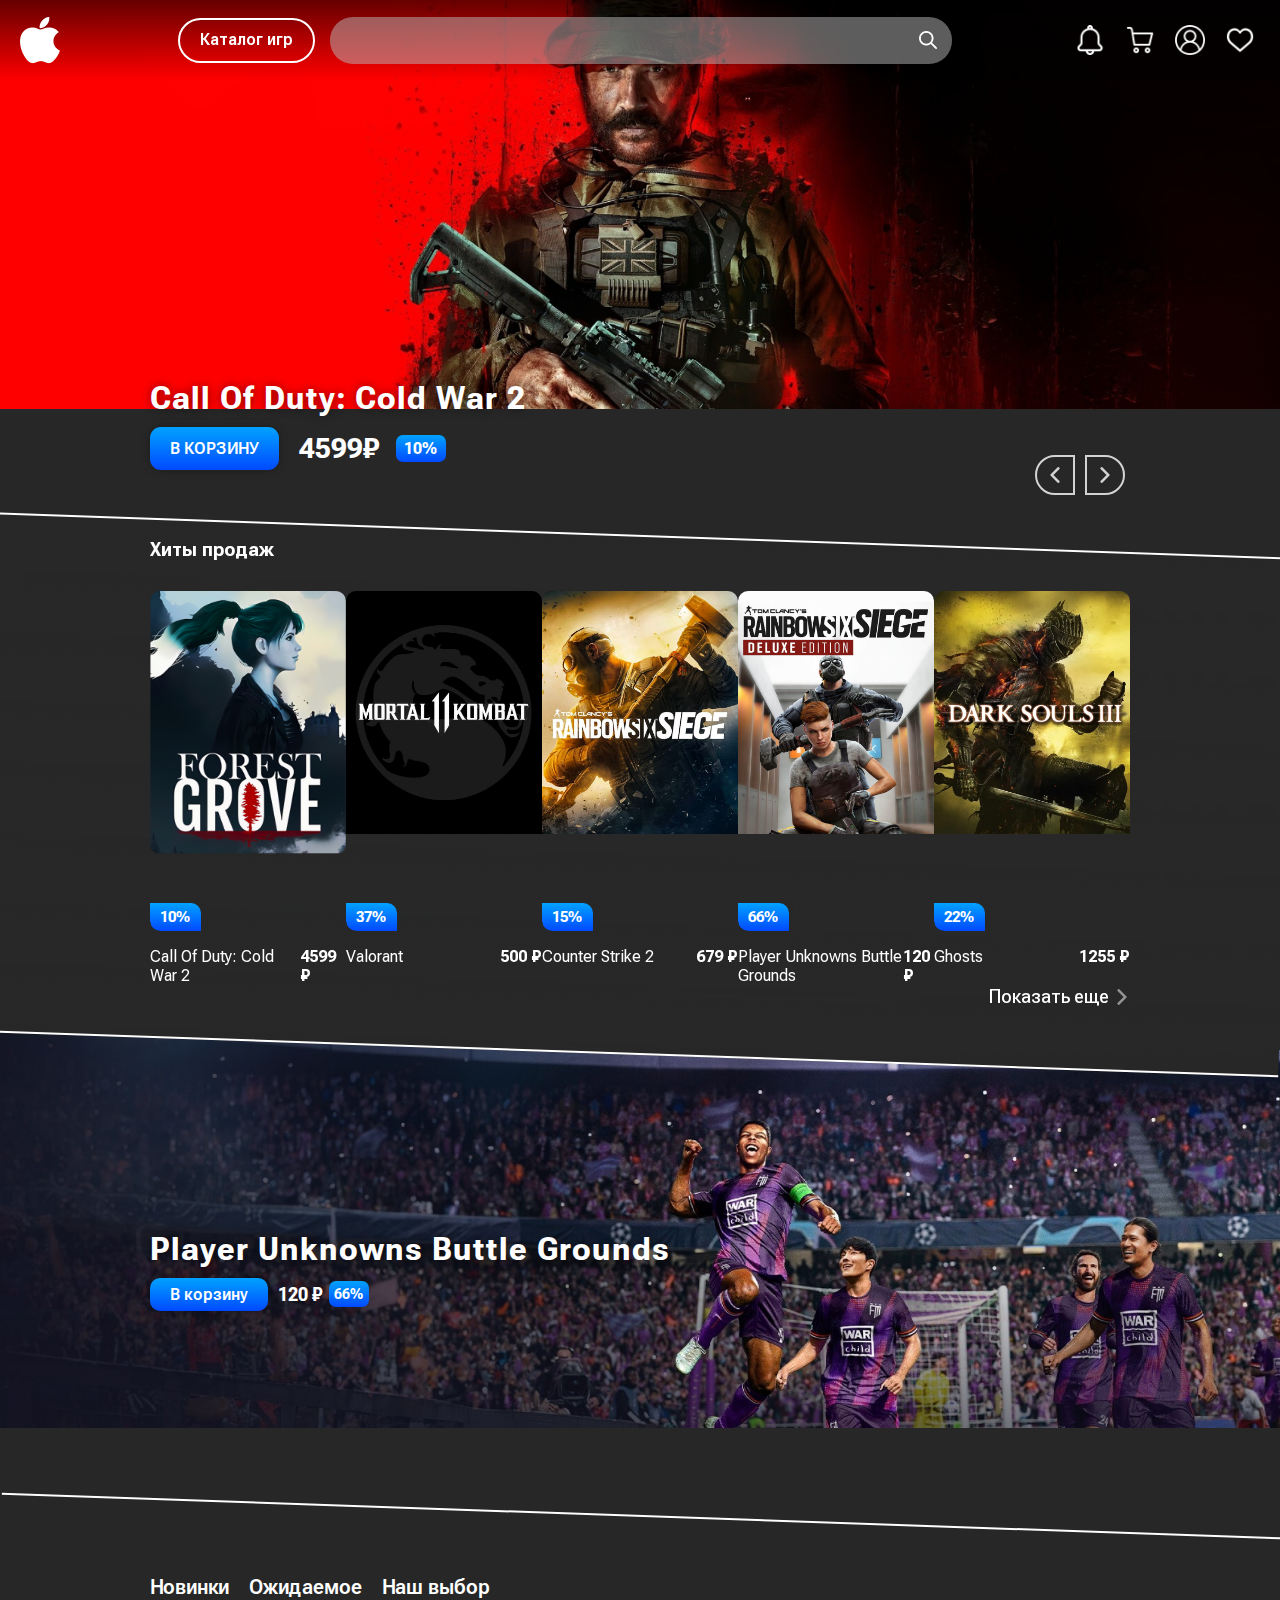
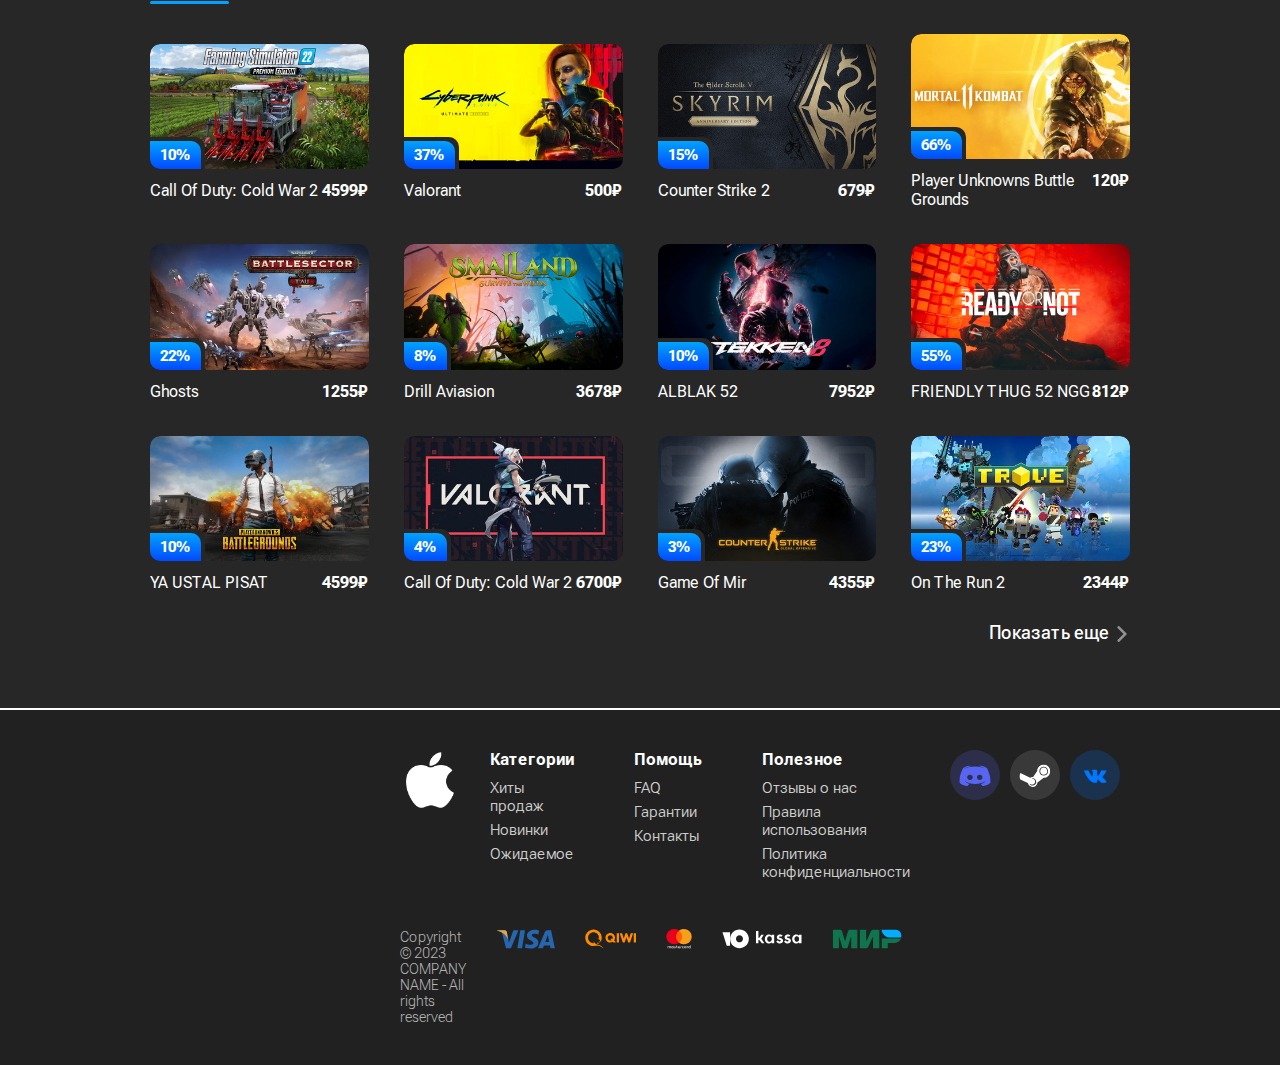
==== commit 17905f9e: "n5.3" ====
--- a/index.html
+++ b/index.html
@@ -21,10 +21,7 @@
 			<div class="centerBlock__searchBlock">
 				<input type="text">
 				<div class="centerBlock__searchBlock__icon">
-					<div class="iconBlock_search">
-						<div class="iconBlock_search__circle"></div>
-						<div class="iconBlock_search__stick"></div>
-					</div>
+					<img src="img/icons/search32.png" alt="">
 				</div>
 			</div>
 			<div class="centerBlock__catalogNavsBlock">
@@ -91,18 +88,18 @@
 			</div>
 		</div>
 		<div class="navs">
-			<div class="navs__nav">
+			<a class="navs__nav">
 				<img src="img/icons/bell64.png" alt="">
-			</div>
-			<div class="navs__nav">
+			</a>
+			<a href="basket.html" class="navs__nav">
 				<img src="img/icons/basket64.png" alt="">
-			</div>
-			<div class="navs__nav" onclick="open_authorization()">
+			</a>
+			<a class="navs__nav" onclick="open_authorization()">
 				<img src="img/icons/user64.png" alt="">
-			</div>
-			<div class="navs__nav">
+			</a>
+			<a href="favorite.html" class="navs__nav">
 				<img src="img/icons/like64.png" alt="">
-			</div>
+			</a>
 		</div>
 	</header>
 
@@ -200,22 +197,22 @@
 		<div class="rotateBorder rotateBorder_bottom">
 			<div class="rotateBorder__inner rotateBorder__inner_bottom"></div>
 		</div>
-		<div class="bannerSecond" id="bannerSecond">
-			<!-- <div class="bannerSecond__imgBlock absolute-zero">
-				<img src="img/banners/image 10.png" alt="">
+		<a href="https://apple.com" class="bannerSecond" id="bannerSecond">
+			<div class="bannerSecond__imgBlock absolute-zero">
+				<img src="img/banners/image 10.png" alt="" id="banners_second_img">
 			</div>
 			<div class="bannerSecond__info">
-				<div class="bannerSecond__info__gameName txt">Call Of Duty: Cold War 2</div>
+				<div class="bannerSecond__info__gameName txt" id="banner_second_title">Call Of Duty: Cold War 2</div>
 				<div class="bannerSecond__info__priceBlock">
 					<div class="bannerSecond__info__priceBlock__buttonBasket flex-center">
 						<div class="bannerSecond__info__priceBlock__buttonBasket__forHover absolute-zero"></div>
 						<div class="bannerSecond__info__priceBlock__buttonBasket__text txt">В корзину</div>
 					</div>
-					<div class="bannerSecond__info__priceBlock__price txt">1669₽</div>
-					<div class="bannerSecond__info__priceBlock__percent flex-center txt">-16%</div>
-				</div>
-			</div> -->
-		</div>
+					<div class="bannerSecond__info__priceBlock__price txt" id="banner_second_price">1669₽</div>
+					<div class="bannerSecond__info__priceBlock__percent flex-center txt" id="banner_second_discount">-16%</div>
+				</div>
+			</div>
+		</a>
 		<div class="rotateBorder rotateBorder_top">
 			<div class="rotateBorder__inner rotateBorder__inner_top"></div>
 		</div>
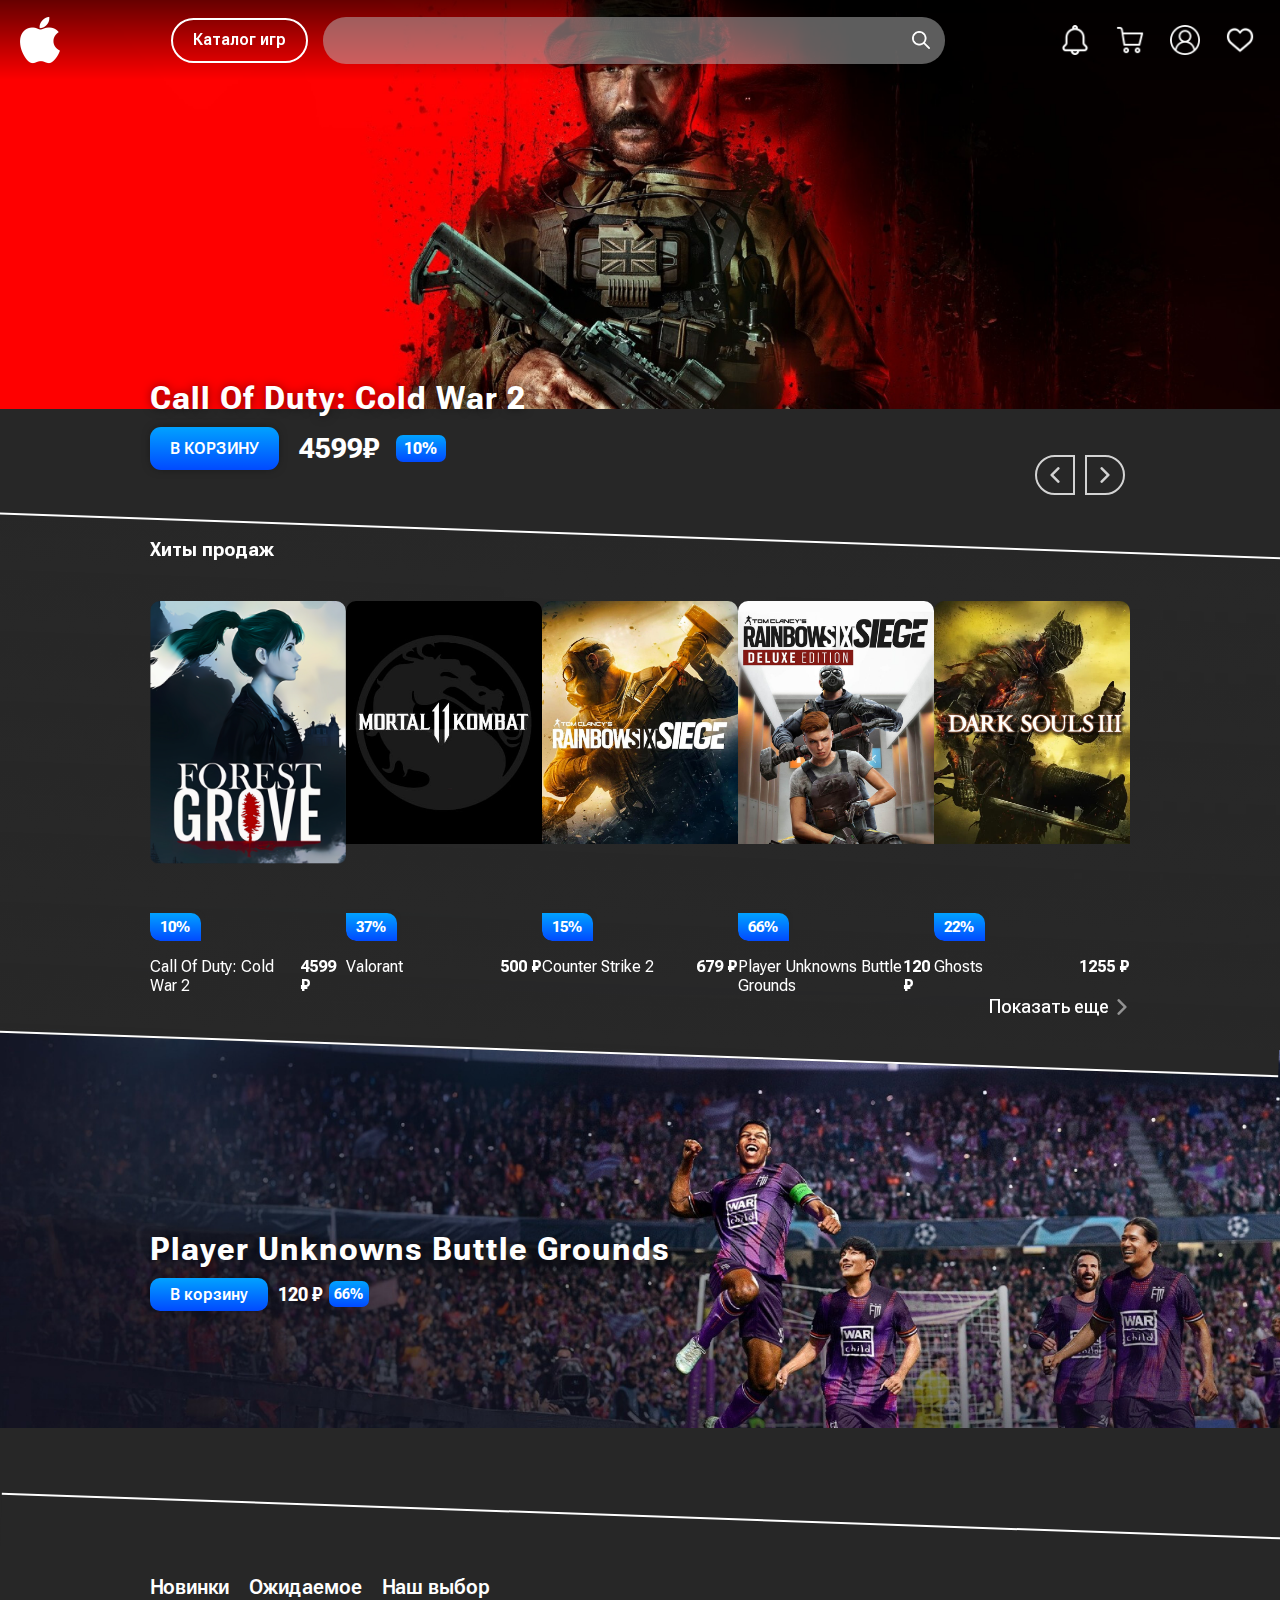
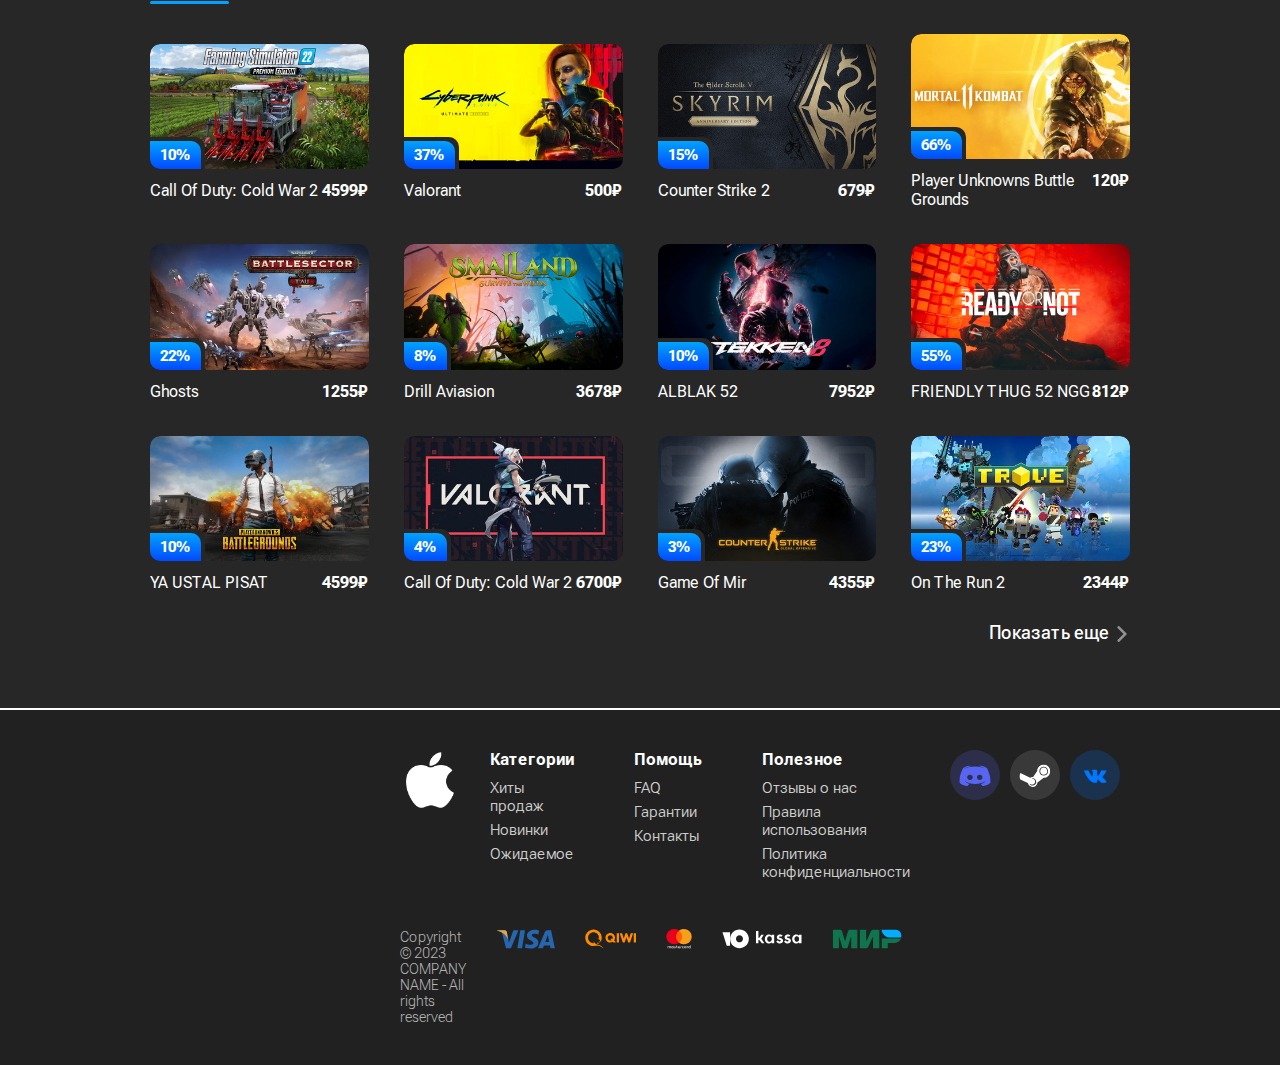
==== commit f4438696: "n5.4.4" ====
--- a/index.html
+++ b/index.html
@@ -157,20 +157,20 @@
 		</div>
 	</div>
 
-	<div class="banner" id="banner">
+	<div class="banner banner_loading loadingContent" id="banner">
 		<div class="banner__imgBlock absolute-zero">
-			<img src="img/banners/big.png" alt="">
+			<img src="" alt="">
 		</div>
 		<div class="banner__content">
 			<div class="banner__content__info">
-				<div class="banner__content__info__gameName txt">Call Of Duty: Cold War 2</div>
+				<div class="banner__content__info__gameName txt"></div>
 				<div class="banner__content__info__priceBlock">
 					<div class="banner__content__info__priceBlock__buttonBasket flex-center">
 						<div class="banner__content__info__priceBlock__buttonBasket__forHover absolute-zero"></div>
-						<div class="banner__content__info__priceBlock__buttonBasket__text txt">В КОРЗИНУ</div>
-					</div>
-					<div class="banner__content__info__priceBlock__price txt">1669₽</div>
-					<div class="banner__content__info__priceBlock__percent flex-center txt">-16%</div>
+						<div class="banner__content__info__priceBlock__buttonBasket__text txt"></div>
+					</div>
+					<div class="banner__content__info__priceBlock__price txt"></div>
+					<div class="banner__content__info__priceBlock__percent flex-center txt"></div>
 				</div>
 			</div>
 			<div class="banner__content__arrows">
@@ -180,9 +180,14 @@
 		</div>
 	</div>
 
-	<div class="salesHits" id="salesHits">
+	<div class="salesHits salesHits_loading loadingContent" id="salesHits">
 		<div class="salesHits__bg absolute-zero"></div>
 		<h3 class="txt">Хиты продаж</h3>
+		<div class="loadingBlock flex-center">
+			<div class="loadingBlock__point"></div>
+			<div class="loadingBlock__point"></div>
+			<div class="loadingBlock__point"></div>
+		</div>
 		<div class="salesHits__games" id="salesHits_content">
 		</div>
 		<div class="salesHits__blockButtonMore">
@@ -193,7 +198,7 @@
 		</div>
 	</div>
 
-	<div class="containerWborder" id="containerWborder">
+	<div class="containerWborder containerWborder_loading loadingContent" id="containerWborder">
 		<div class="rotateBorder rotateBorder_bottom">
 			<div class="rotateBorder__inner rotateBorder__inner_bottom"></div>
 		</div>
@@ -218,7 +223,7 @@
 		</div>
 	</div>
 
-	<div class="offers" id="offers">
+	<div class="offers offers_loading loadingContent" id="offers">
 		<div class="offers__head">
 			<div class="offers__head__nav">
 				<div class="offers__head__nav__text txt">Новинки</div>
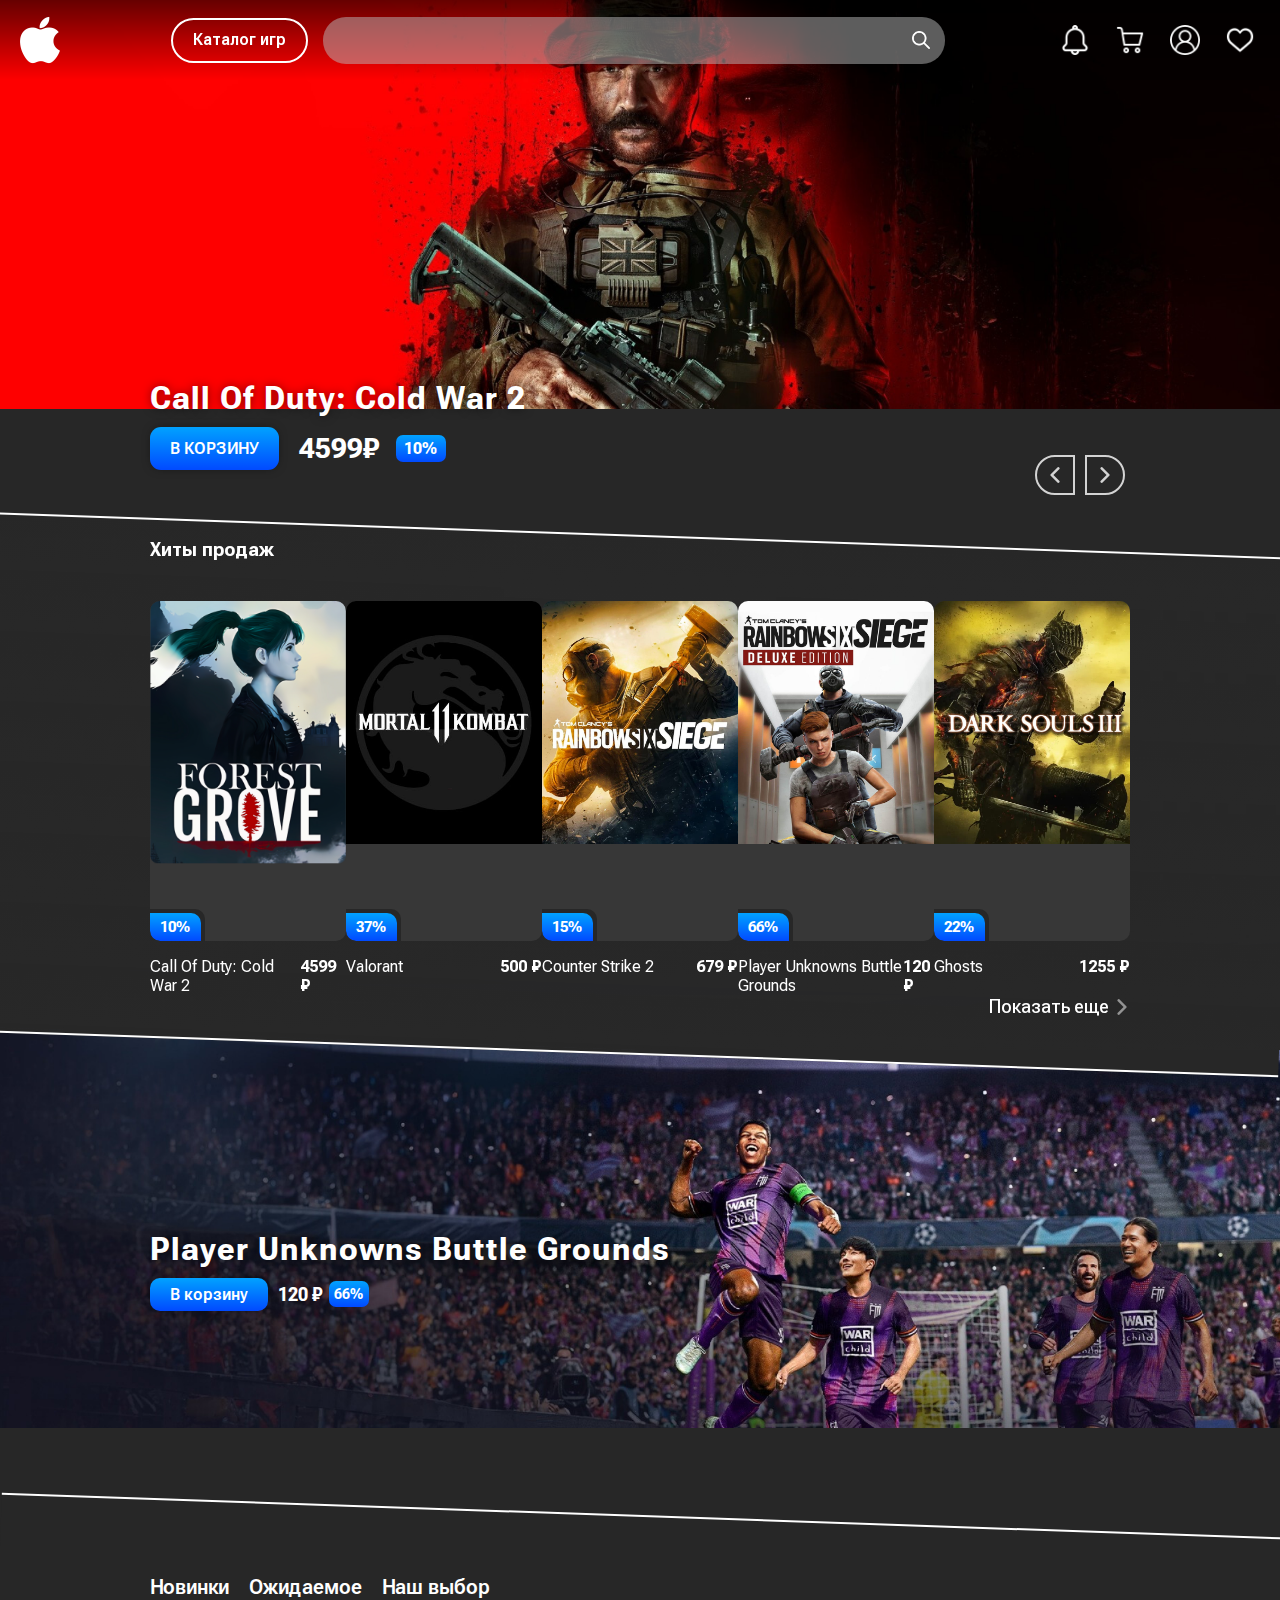
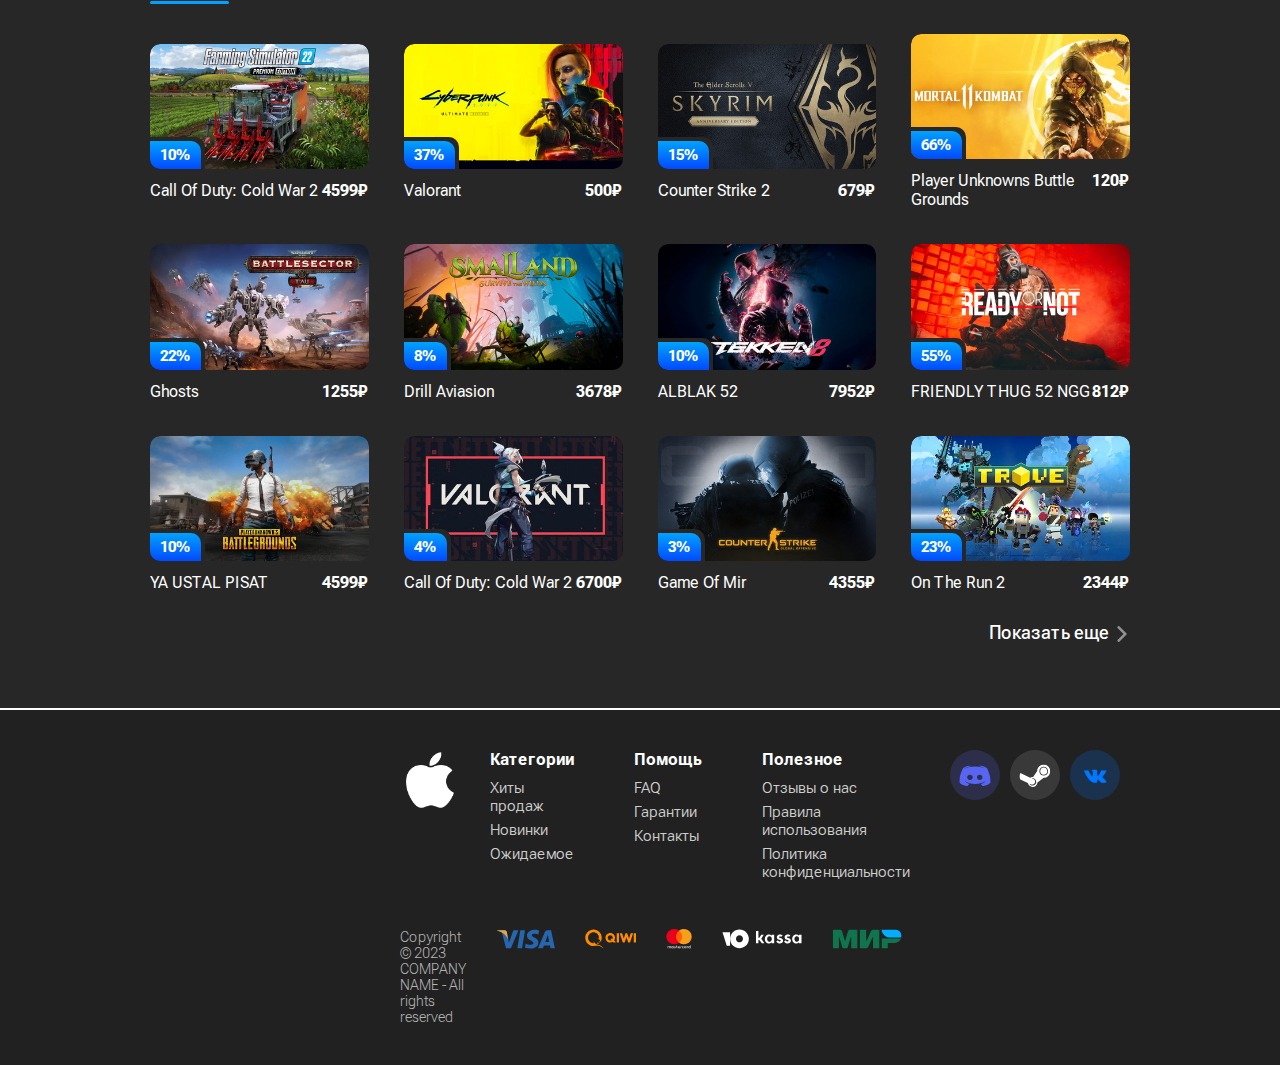
==== commit 798e6363: "т" ====
--- a/index.html
+++ b/index.html
@@ -313,13 +313,14 @@
 		</div>
 	</footer>
      
-     <script type="text/javascript" src="scripts/variables.js"></script>
-     <script type="text/javascript" src="scripts/HTMLelements.js"></script>
-     <script type="text/javascript" src="scripts/lists.js"></script>
-     <script type="text/javascript" src="scripts/functions.js"></script>
-     <script type="text/javascript" src="scripts/makeContentFunctions.js"></script>
-     <script type="text/javascript" src="scripts/carousel.js"></script>
-     <script type="text/javascript" src="scripts/script.js"></script>
-     <script type="text/javascript" src="scripts/script_index.js"></script>
+
+	<script type="text/javascript" src="scripts/variables.js"></script>
+	<script type="text/javascript" src="scripts/HTMLelements.js"></script>
+	<script type="text/javascript" src="scripts/lists.js"></script>
+	<script type="text/javascript" src="scripts/functions.js"></script>
+	<script type="text/javascript" src="scripts/makeContentFunctions.js"></script>
+	<script type="text/javascript" src="scripts/carousel.js"></script>
+	<script type="text/javascript" src="scripts/script.js"></script>
+	<script type="text/javascript" src="scripts/script_index.js"></script>
 </body>
 </html>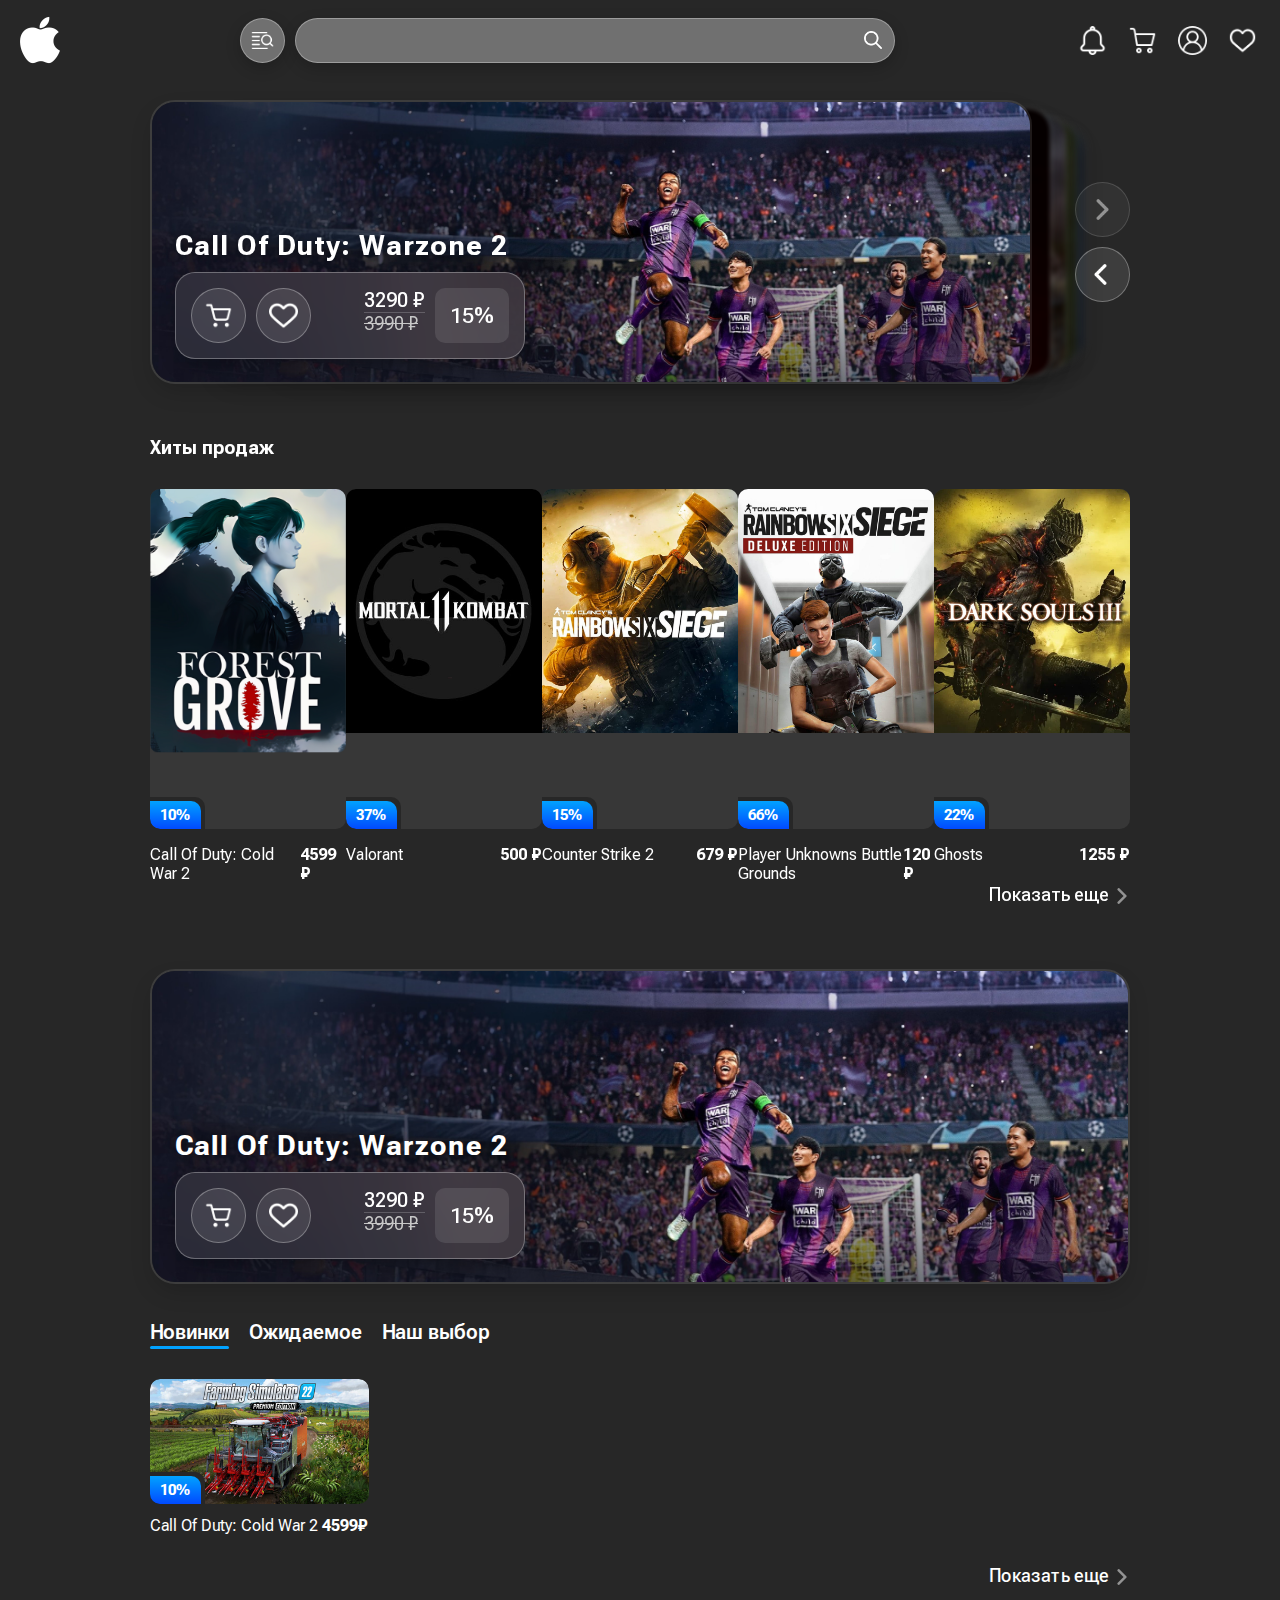
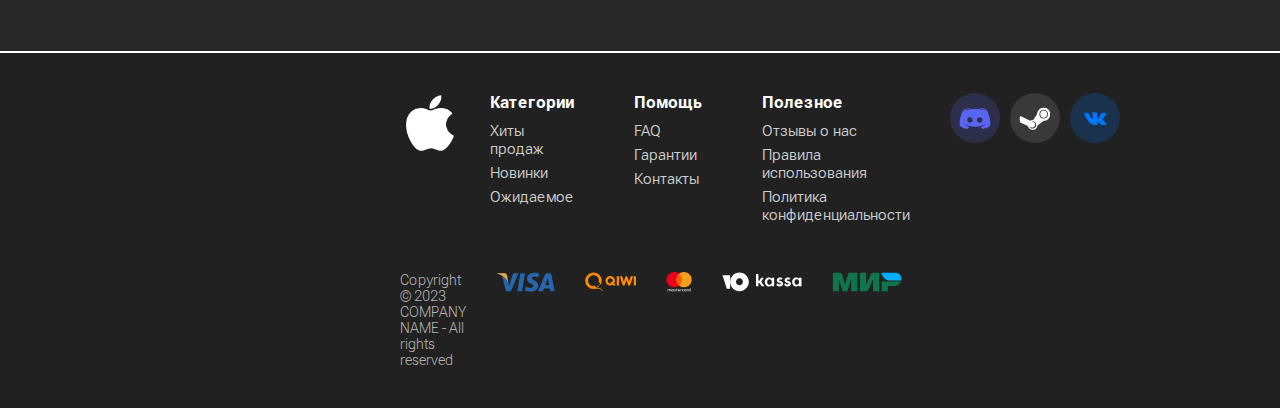
==== commit eb74d9cc: "Z Z Z" ====
--- a/index.html
+++ b/index.html
@@ -14,9 +14,12 @@
 			<img class="logo" src="img/logo/logo.png" alt="">
 		</div>
 		<div class="centerBlock">
-			<div class="centerBlock__buttonCatalog txt flex-center" onclick="openCatalogNavs()">
+			<!-- <div class="centerBlock__buttonCatalog txt flex-center" onclick="openCatalogNavs()">
 				<div class="centerBlock__buttonCatalog__forHover"></div>
 				<div class="centerBlock__buttonCatalog__text txt">Каталог игр</div>
+			</div> -->
+			<div class="centerBlock__nav txt" onclick="openCatalogNavs()">
+				<img src="img/icons/catalog32_1.png" alt="">
 			</div>
 			<div class="centerBlock__searchBlock">
 				<input type="text">
@@ -107,10 +110,10 @@
 
 	<div class="authorization fixed-zero">
 		<div class="authorization__block authorization__block_logIn">
-			<h2 class="txt">
-				Вход
+			<div class="authorization__block__title">
+				<h2 class="txt">Вход</h2>
 				<div onclick="open_authorization()"><img src="img/icons/cross2_32.png" alt=""></div>
-			</h2>
+			</div>
 			<form action="" name="logIn">
 				<input class="def-input txt" type="email" name="email" placeholder="Email">
 				<input class="def-input txt" type="password" name="password" placeholder="Пароль">
@@ -133,10 +136,10 @@
 			</div>
 		</div>
 		<div class="authorization__block authorization__block_registration">
-			<h2 class="txt">
-				Регистрация
+			<div class="authorization__block__title">
+				<h2 class="txt">Регистрация</h2>
 				<div onclick="open_authorization()"><img src="img/icons/cross2_32.png" alt=""></div>
-			</h2>
+			</div>
 			<form action="" name="registration">
 				<input class="def-input txt" type="email" name="email" placeholder="Email">
 				<input class="def-input txt" type="password" name="password" placeholder="Пароль">
@@ -157,37 +160,159 @@
 		</div>
 	</div>
 
-	<div class="banner banner_loading loadingContent" id="banner">
-		<div class="banner__imgBlock absolute-zero">
-			<img src="" alt="">
-		</div>
-		<div class="banner__content">
-			<div class="banner__content__info">
-				<div class="banner__content__info__gameName txt"></div>
-				<div class="banner__content__info__priceBlock">
-					<div class="banner__content__info__priceBlock__buttonBasket flex-center">
-						<div class="banner__content__info__priceBlock__buttonBasket__forHover absolute-zero"></div>
-						<div class="banner__content__info__priceBlock__buttonBasket__text txt"></div>
-					</div>
-					<div class="banner__content__info__priceBlock__price txt"></div>
-					<div class="banner__content__info__priceBlock__percent flex-center txt"></div>
-				</div>
-			</div>
-			<div class="banner__content__arrows">
-				<div class="banner__content__arrows__arrow banner__content__arrows__arrow_left flex-center"><img src="img/icons/arrRight32.png" alt=""></div>
-				<div class="banner__content__arrows__arrow banner__content__arrows__arrow_right flex-center"><img src="img/icons/arrRight32.png" alt=""></div>
+	<div class="carousel">
+		<div class="carousel__buttons">
+			<div class="carousel__buttons__button carousel__buttons__button_disactive" onclick="scroll_carousel(-1)" id="carousel_button_top">
+				<img src="img/icons/arrRight32.png" alt="">
+			</div>
+			<div class="carousel__buttons__button" onclick="scroll_carousel(1)" id="carousel_button_bottom">
+				<img src="img/icons/arrRight32.png" alt="">
+			</div>
+		</div>
+		<div class="carousel__banner carousel__banner_1">
+			<div class="carousel__banner__imgBlock">
+				<img src="img/banners/image 10.png" alt="">
+			</div>
+			<div class="carousel__banner__interaction">
+				<div class="carousel__banner__interaction__info">
+					<div class="carousel__banner__interaction__info__title txt">Call Of Duty: Warzone 2</div>
+					<div class="carousel__banner__interaction__info__shopInfo">
+						<div class="carousel__banner__interaction__info__shopInfo__buttons">
+							<div class="carousel__banner__interaction__info__shopInfo__buttons__button carousel__banner__interaction__info__shopInfo__buttons__button_basket">
+								<img src="img/icons/basket32.png" alt="">
+							</div>
+							<div class="carousel__banner__interaction__info__shopInfo__buttons__button carousel__banner__interaction__info__shopInfo__buttons__button_favorite">
+								<img src="img/icons/heart32.png" alt="">
+							</div>
+						</div>
+						<div class="carousel__banner__interaction__info__shopInfo__priceTag">
+							<div class="carousel__banner__interaction__info__shopInfo__priceTag__prices">
+								<div class="carousel__banner__interaction__info__shopInfo__priceTag__prices__newPrice txt">3290 ₽</div>
+								<div class="carousel__banner__interaction__info__shopInfo__priceTag__prices__oldPrice txt">3990 ₽</div>
+							</div>
+							<div class="carousel__banner__interaction__info__shopInfo__priceTag__discount flex-center txt">15%</div>
+						</div>
+					</div>
+				</div>
+			</div>
+		</div>
+		<div class="carousel__banner carousel__banner_2">
+			<div class="carousel__banner__imgBlock">
+				<img src="img/banners/big.png" alt="">
+			</div>
+			<div class="carousel__banner__interaction">
+				<div class="carousel__banner__interaction__info">
+					<div class="carousel__banner__interaction__info__title txt">Call Of Duty: Warzone 2</div>
+					<div class="carousel__banner__interaction__info__shopInfo">
+						<div class="carousel__banner__interaction__info__shopInfo__buttons">
+							<div class="carousel__banner__interaction__info__shopInfo__buttons__button carousel__banner__interaction__info__shopInfo__buttons__button_basket">
+								<img src="img/icons/basket32.png" alt="">
+							</div>
+							<div class="carousel__banner__interaction__info__shopInfo__buttons__button carousel__banner__interaction__info__shopInfo__buttons__button_favorite">
+								<img src="img/icons/heart32.png" alt="">
+							</div>
+						</div>
+						<div class="carousel__banner__interaction__info__shopInfo__priceTag">
+							<div class="carousel__banner__interaction__info__shopInfo__priceTag__prices">
+								<div class="carousel__banner__interaction__info__shopInfo__priceTag__prices__newPrice txt">3290 ₽</div>
+								<div class="carousel__banner__interaction__info__shopInfo__priceTag__prices__oldPrice txt">3990 ₽</div>
+							</div>
+							<div class="carousel__banner__interaction__info__shopInfo__priceTag__discount flex-center txt">15%</div>
+						</div>
+					</div>
+				</div>
+			</div>
+		</div>
+		<div class="carousel__banner carousel__banner_3">
+			<div class="carousel__banner__imgBlock">
+				<img src="img/banners/b3.jpg" alt="">
+			</div>
+			<div class="carousel__banner__interaction">
+				<div class="carousel__banner__interaction__info">
+					<div class="carousel__banner__interaction__info__title txt">Call Of Duty: Warzone 2</div>
+					<div class="carousel__banner__interaction__info__shopInfo">
+						<div class="carousel__banner__interaction__info__shopInfo__buttons">
+							<div class="carousel__banner__interaction__info__shopInfo__buttons__button carousel__banner__interaction__info__shopInfo__buttons__button_basket">
+								<img src="img/icons/basket32.png" alt="">
+							</div>
+							<div class="carousel__banner__interaction__info__shopInfo__buttons__button carousel__banner__interaction__info__shopInfo__buttons__button_favorite">
+								<img src="img/icons/heart32.png" alt="">
+							</div>
+						</div>
+						<div class="carousel__banner__interaction__info__shopInfo__priceTag">
+							<div class="carousel__banner__interaction__info__shopInfo__priceTag__prices">
+								<div class="carousel__banner__interaction__info__shopInfo__priceTag__prices__newPrice txt">3290 ₽</div>
+								<div class="carousel__banner__interaction__info__shopInfo__priceTag__prices__oldPrice txt">3990 ₽</div>
+							</div>
+							<div class="carousel__banner__interaction__info__shopInfo__priceTag__discount flex-center txt">15%</div>
+						</div>
+					</div>
+				</div>
+			</div>
+		</div>
+		<div class="carousel__banner carousel__banner_4">
+			<div class="carousel__banner__imgBlock">
+				<img src="img/banners/b4.jpg" alt="">
+			</div>
+			<div class="carousel__banner__interaction">
+				<div class="carousel__banner__interaction__info">
+					<div class="carousel__banner__interaction__info__title txt">Call Of Duty: Warzone 2</div>
+					<div class="carousel__banner__interaction__info__shopInfo">
+						<div class="carousel__banner__interaction__info__shopInfo__buttons">
+							<div class="carousel__banner__interaction__info__shopInfo__buttons__button carousel__banner__interaction__info__shopInfo__buttons__button_basket">
+								<img src="img/icons/basket32.png" alt="">
+							</div>
+							<div class="carousel__banner__interaction__info__shopInfo__buttons__button carousel__banner__interaction__info__shopInfo__buttons__button_favorite">
+								<img src="img/icons/heart32.png" alt="">
+							</div>
+						</div>
+						<div class="carousel__banner__interaction__info__shopInfo__priceTag">
+							<div class="carousel__banner__interaction__info__shopInfo__priceTag__prices">
+								<div class="carousel__banner__interaction__info__shopInfo__priceTag__prices__newPrice txt">3290 ₽</div>
+								<div class="carousel__banner__interaction__info__shopInfo__priceTag__prices__oldPrice txt">3990 ₽</div>
+							</div>
+							<div class="carousel__banner__interaction__info__shopInfo__priceTag__discount flex-center txt">15%</div>
+						</div>
+					</div>
+				</div>
+			</div>
+		</div>
+		<div class="carousel__banner carousel__banner_5">
+			<div class="carousel__banner__imgBlock">
+				<img src="img/banners/b5.jpg" alt="">
+			</div>
+			<div class="carousel__banner__interaction">
+				<div class="carousel__banner__interaction__info">
+					<div class="carousel__banner__interaction__info__title txt">Call Of Duty: Warzone 2</div>
+					<div class="carousel__banner__interaction__info__shopInfo">
+						<div class="carousel__banner__interaction__info__shopInfo__buttons">
+							<div class="carousel__banner__interaction__info__shopInfo__buttons__button carousel__banner__interaction__info__shopInfo__buttons__button_basket">
+								<img src="img/icons/basket32.png" alt="">
+							</div>
+							<div class="carousel__banner__interaction__info__shopInfo__buttons__button carousel__banner__interaction__info__shopInfo__buttons__button_favorite">
+								<img src="img/icons/heart32.png" alt="">
+							</div>
+						</div>
+						<div class="carousel__banner__interaction__info__shopInfo__priceTag">
+							<div class="carousel__banner__interaction__info__shopInfo__priceTag__prices">
+								<div class="carousel__banner__interaction__info__shopInfo__priceTag__prices__newPrice txt">3290 ₽</div>
+								<div class="carousel__banner__interaction__info__shopInfo__priceTag__prices__oldPrice txt">3990 ₽</div>
+							</div>
+							<div class="carousel__banner__interaction__info__shopInfo__priceTag__discount flex-center txt">15%</div>
+						</div>
+					</div>
+				</div>
 			</div>
 		</div>
 	</div>
 
 	<div class="salesHits salesHits_loading loadingContent" id="salesHits">
-		<div class="salesHits__bg absolute-zero"></div>
 		<h3 class="txt">Хиты продаж</h3>
-		<div class="loadingBlock flex-center">
+		<!-- <div class="loadingBlock flex-center">
 			<div class="loadingBlock__point"></div>
 			<div class="loadingBlock__point"></div>
 			<div class="loadingBlock__point"></div>
-		</div>
+		</div> -->
 		<div class="salesHits__games" id="salesHits_content">
 		</div>
 		<div class="salesHits__blockButtonMore">
@@ -198,70 +323,60 @@
 		</div>
 	</div>
 
-	<div class="containerWborder containerWborder_loading loadingContent" id="containerWborder">
-		<div class="rotateBorder rotateBorder_bottom">
-			<div class="rotateBorder__inner rotateBorder__inner_bottom"></div>
-		</div>
-		<a href="https://apple.com" class="bannerSecond" id="bannerSecond">
-			<div class="bannerSecond__imgBlock absolute-zero">
-				<img src="img/banners/image 10.png" alt="" id="banners_second_img">
-			</div>
-			<div class="bannerSecond__info">
-				<div class="bannerSecond__info__gameName txt" id="banner_second_title">Call Of Duty: Cold War 2</div>
-				<div class="bannerSecond__info__priceBlock">
-					<div class="bannerSecond__info__priceBlock__buttonBasket flex-center">
-						<div class="bannerSecond__info__priceBlock__buttonBasket__forHover absolute-zero"></div>
-						<div class="bannerSecond__info__priceBlock__buttonBasket__text txt">В корзину</div>
-					</div>
-					<div class="bannerSecond__info__priceBlock__price txt" id="banner_second_price">1669₽</div>
-					<div class="bannerSecond__info__priceBlock__percent flex-center txt" id="banner_second_discount">-16%</div>
-				</div>
-			</div>
-		</a>
-		<div class="rotateBorder rotateBorder_top">
-			<div class="rotateBorder__inner rotateBorder__inner_top"></div>
+	<div class="banner">
+		<div class="banner__imgBlock">
+			<img src="img/banners/image 10.png" alt="">
+		</div>
+		<div class="banner__interaction">
+			<div class="banner__interaction__info">
+				<div class="banner__interaction__info__title txt">Call Of Duty: Warzone 2</div>
+				<div class="banner__interaction__info__shopInfo">
+					<div class="banner__interaction__info__shopInfo__buttons">
+						<div class="banner__interaction__info__shopInfo__buttons__button banner__interaction__info__shopInfo__buttons__button_basket">
+							<img src="img/icons/basket32.png" alt="">
+						</div>
+						<div class="banner__interaction__info__shopInfo__buttons__button banner__interaction__info__shopInfo__buttons__button_favorite">
+							<img src="img/icons/heart32.png" alt="">
+						</div>
+					</div>
+					<div class="banner__interaction__info__shopInfo__priceTag">
+						<div class="banner__interaction__info__shopInfo__priceTag__prices">
+							<div class="banner__interaction__info__shopInfo__priceTag__prices__newPrice txt">3290 ₽</div>
+							<div class="banner__interaction__info__shopInfo__priceTag__prices__oldPrice txt">3990 ₽</div>
+						</div>
+						<div class="banner__interaction__info__shopInfo__priceTag__discount flex-center txt">15%</div>
+					</div>
+				</div>
+			</div>
 		</div>
 	</div>
 
 	<div class="offers offers_loading loadingContent" id="offers">
 		<div class="offers__head">
-			<div class="offers__head__nav">
+			<div class="offers__head__nav" onclick="open_offers_games('new')">
 				<div class="offers__head__nav__text txt">Новинки</div>
-				<div class="offers__head__nav__strip offers__head__nav__strip_active"></div>
-			</div>
-			<div class="offers__head__nav">
+				<div class="offers__head__nav__strip strip_new offers__head__nav__strip_active"></div>
+			</div>
+			<div class="offers__head__nav" onclick="open_offers_games('expected')">
 				<div class="offers__head__nav__text txt">Ожидаемое</div>
-				<div class="offers__head__nav__strip"></div>
-			</div>
-			<div class="offers__head__nav">
+				<div class="offers__head__nav__strip strip_expected"></div>
+			</div>
+			<div class="offers__head__nav" onclick="open_offers_games('ourChoice')">
 				<div class="offers__head__nav__text txt">Наш выбор</div>
-				<div class="offers__head__nav__strip"></div>
-			</div>
-		</div>
-		<div class="offers__grid gridHorizontalGames" id="content_offers__grid">
-			<!-- <div class="offers__grid__game">
-				<div class="offers__grid__game__banner">
-					<img src="img/banners/farmsim.png" alt="">
-					<div class="offers__grid__game__banner__discount">
-						<div class="offers__grid__game__banner__discount__inner txt">26%</div>
-					</div>
-				</div>
-				<div class="offers__grid__game__info">
-					<div class="offers__grid__game__info__buttons">
-						<div class="offers__grid__game__info__buttons__button">
-							<div class="offers__grid__game__info__buttons__button__forHover offers__grid__game__info__buttons__button__forHover_blue absolute-zero"></div>
-							<img src="img/icons/basket64.png" alt="">
-						</div>
-						<div class="offers__grid__game__info__buttons__button">
-							<div class="offers__grid__game__info__buttons__button__forHover offers__grid__game__info__buttons__button__forHover_red absolute-zero"></div>
-							<img src="img/icons/like64.png" alt="">
-						</div>
-					</div>
-					<div class="offers__grid__game__info__name txt">Call Of Duty: Haha Edition 3</div>
-					<div class="offers__grid__game__info__price txt">4599₽</div>
-				</div>
-			</div> -->
-		</div>
+				<div class="offers__head__nav__strip strip_ourChoice"></div>
+			</div>
+		</div>
+
+		<div class="offers__grid offers__grid_new offers__grid_active gridHorizontalGames" id="offers_grid_new">
+
+		</div>
+		<div class="offers__grid offers__grid_expected gridHorizontalGames" id="offers_grid_expected">
+			
+		</div>
+		<div class="offers__grid offers__grid_ourChoice gridHorizontalGames" id="offers_grid_ourChoice">
+			
+		</div>
+
 		<div class="offers__blockButtonMore">
 			<div class="offers__blockButtonMore__button txt">
 				Показать еще
@@ -322,5 +437,8 @@
 	<script type="text/javascript" src="scripts/carousel.js"></script>
 	<script type="text/javascript" src="scripts/script.js"></script>
 	<script type="text/javascript" src="scripts/script_index.js"></script>
+
+	
 </body>
-</html>+</html>
+
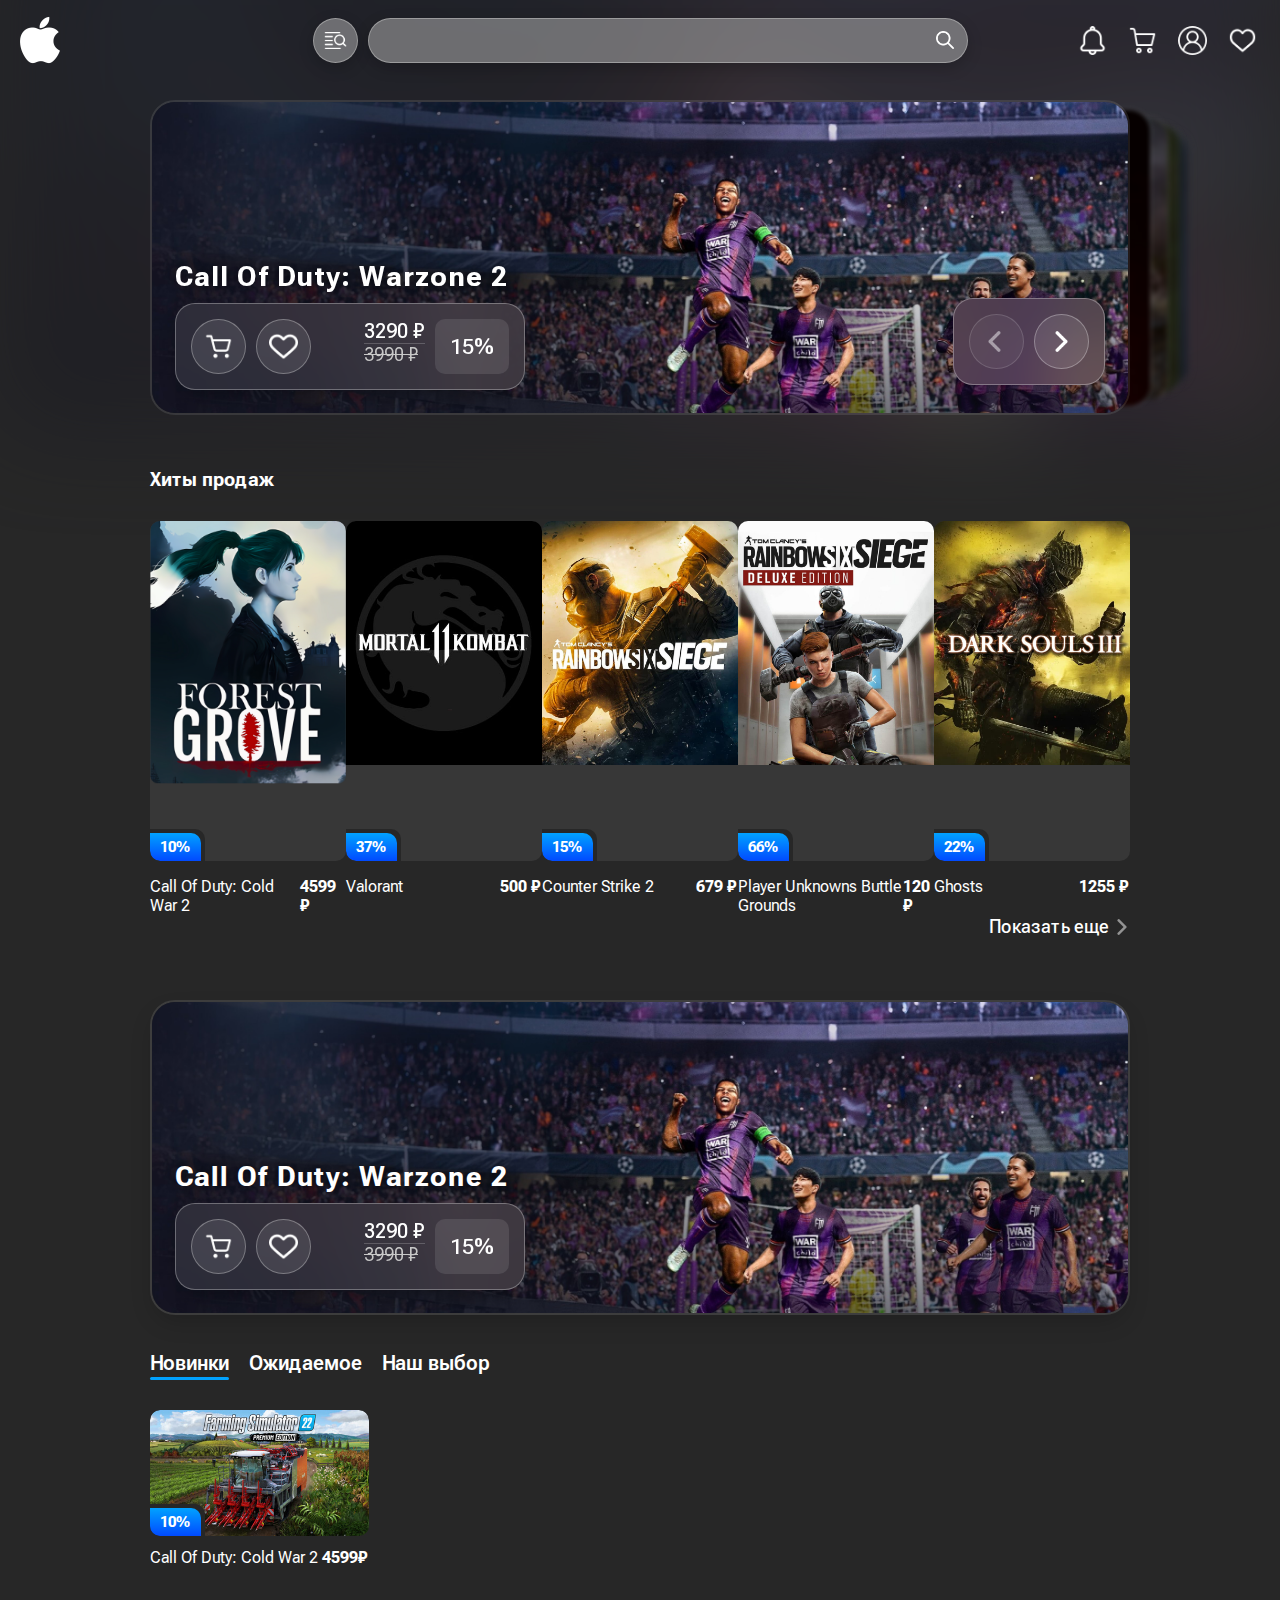
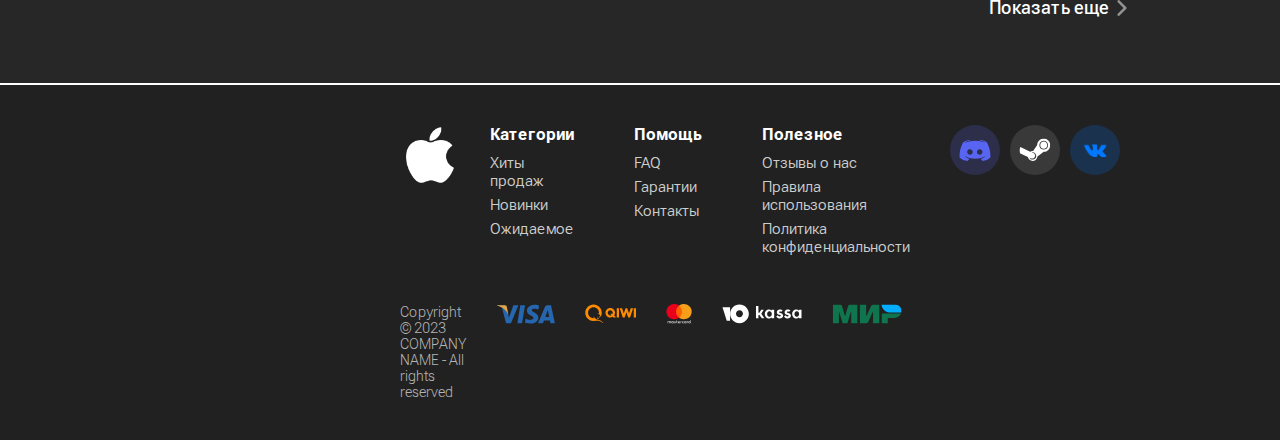
==== commit 64673b7c: "Z" ====
--- a/index.html
+++ b/index.html
@@ -1,5 +1,5 @@
 <!DOCTYPE html>
-<html lang="en">
+<html lang="ru">
 <head>
 	<meta charset="UTF-8">
 	<meta http-equiv="X-UA-Compatible" content="IE=edge">
@@ -90,7 +90,7 @@
 				</div>
 			</div>
 		</div>
-		<div class="navs">
+		<nav class="navs">
 			<a class="navs__nav">
 				<img src="img/icons/bell64.png" alt="">
 			</a>
@@ -103,7 +103,7 @@
 			<a href="favorite.html" class="navs__nav">
 				<img src="img/icons/like64.png" alt="">
 			</a>
-		</div>
+		</nav>
 	</header>
 
 	<div class="blackoutBlock fixed-zero" onclick="openCatalogNavs()"></div>
@@ -160,14 +160,30 @@
 		</div>
 	</div>
 
-	<div class="carousel">
+	<section class="carousel">
+		<h2 class="hidden">Баннер</h2>
+		<div class="carousel__bg carousel__bg_1 carousel__bg_active">
+			<img src="img/banners/image 10.png" alt="">
+		</div>
+		<div class="carousel__bg carousel__bg_2">
+			<img src="img/banners/big.png" alt="">
+		</div>
+		<div class="carousel__bg carousel__bg_3">
+			<img src="img/banners/b3.jpg" alt="">
+		</div>
+		<div class="carousel__bg carousel__bg_4">
+			<img src="img/banners/b4.jpg" alt="">
+		</div>
+		<div class="carousel__bg carousel__bg_5">
+			<img src="img/banners/b5.jpg" alt="">
+		</div>
 		<div class="carousel__buttons">
-			<div class="carousel__buttons__button carousel__buttons__button_disactive" onclick="scroll_carousel(-1)" id="carousel_button_top">
+			<button class="carousel__buttons__button carousel__buttons__button_disactive" onclick="scroll_carousel(-1)" id="carousel_button_left" disabled>
 				<img src="img/icons/arrRight32.png" alt="">
-			</div>
-			<div class="carousel__buttons__button" onclick="scroll_carousel(1)" id="carousel_button_bottom">
+			</button>
+			<button class="carousel__buttons__button" onclick="scroll_carousel(1)" id="carousel_button_right">
 				<img src="img/icons/arrRight32.png" alt="">
-			</div>
+			</button>
 		</div>
 		<div class="carousel__banner carousel__banner_1">
 			<div class="carousel__banner__imgBlock">
@@ -175,6 +191,7 @@
 			</div>
 			<div class="carousel__banner__interaction">
 				<div class="carousel__banner__interaction__info">
+					<a href="#1" class="carousel__banner__interaction__info__link"></a>
 					<div class="carousel__banner__interaction__info__title txt">Call Of Duty: Warzone 2</div>
 					<div class="carousel__banner__interaction__info__shopInfo">
 						<div class="carousel__banner__interaction__info__shopInfo__buttons">
@@ -202,6 +219,7 @@
 			</div>
 			<div class="carousel__banner__interaction">
 				<div class="carousel__banner__interaction__info">
+					<a href="#2" class="carousel__banner__interaction__info__link"></a>
 					<div class="carousel__banner__interaction__info__title txt">Call Of Duty: Warzone 2</div>
 					<div class="carousel__banner__interaction__info__shopInfo">
 						<div class="carousel__banner__interaction__info__shopInfo__buttons">
@@ -229,6 +247,7 @@
 			</div>
 			<div class="carousel__banner__interaction">
 				<div class="carousel__banner__interaction__info">
+					<a href="#" class="carousel__banner__interaction__info__link"></a>
 					<div class="carousel__banner__interaction__info__title txt">Call Of Duty: Warzone 2</div>
 					<div class="carousel__banner__interaction__info__shopInfo">
 						<div class="carousel__banner__interaction__info__shopInfo__buttons">
@@ -256,6 +275,7 @@
 			</div>
 			<div class="carousel__banner__interaction">
 				<div class="carousel__banner__interaction__info">
+					<a href="#" class="carousel__banner__interaction__info__link"></a>
 					<div class="carousel__banner__interaction__info__title txt">Call Of Duty: Warzone 2</div>
 					<div class="carousel__banner__interaction__info__shopInfo">
 						<div class="carousel__banner__interaction__info__shopInfo__buttons">
@@ -283,6 +303,7 @@
 			</div>
 			<div class="carousel__banner__interaction">
 				<div class="carousel__banner__interaction__info">
+					<a href="#" class="carousel__banner__interaction__info__link"></a>
 					<div class="carousel__banner__interaction__info__title txt">Call Of Duty: Warzone 2</div>
 					<div class="carousel__banner__interaction__info__shopInfo">
 						<div class="carousel__banner__interaction__info__shopInfo__buttons">
@@ -304,7 +325,7 @@
 				</div>
 			</div>
 		</div>
-	</div>
+	</section>
 
 	<div class="salesHits salesHits_loading loadingContent" id="salesHits">
 		<h3 class="txt">Хиты продаж</h3>
@@ -428,7 +449,7 @@
 		</div>
 	</footer>
      
-
+	<script type="text/javascript" src="scripts/cookie.js"></script>
 	<script type="text/javascript" src="scripts/variables.js"></script>
 	<script type="text/javascript" src="scripts/HTMLelements.js"></script>
 	<script type="text/javascript" src="scripts/lists.js"></script>
@@ -437,8 +458,6 @@
 	<script type="text/javascript" src="scripts/carousel.js"></script>
 	<script type="text/javascript" src="scripts/script.js"></script>
 	<script type="text/javascript" src="scripts/script_index.js"></script>
-
-	
 </body>
 </html>
 
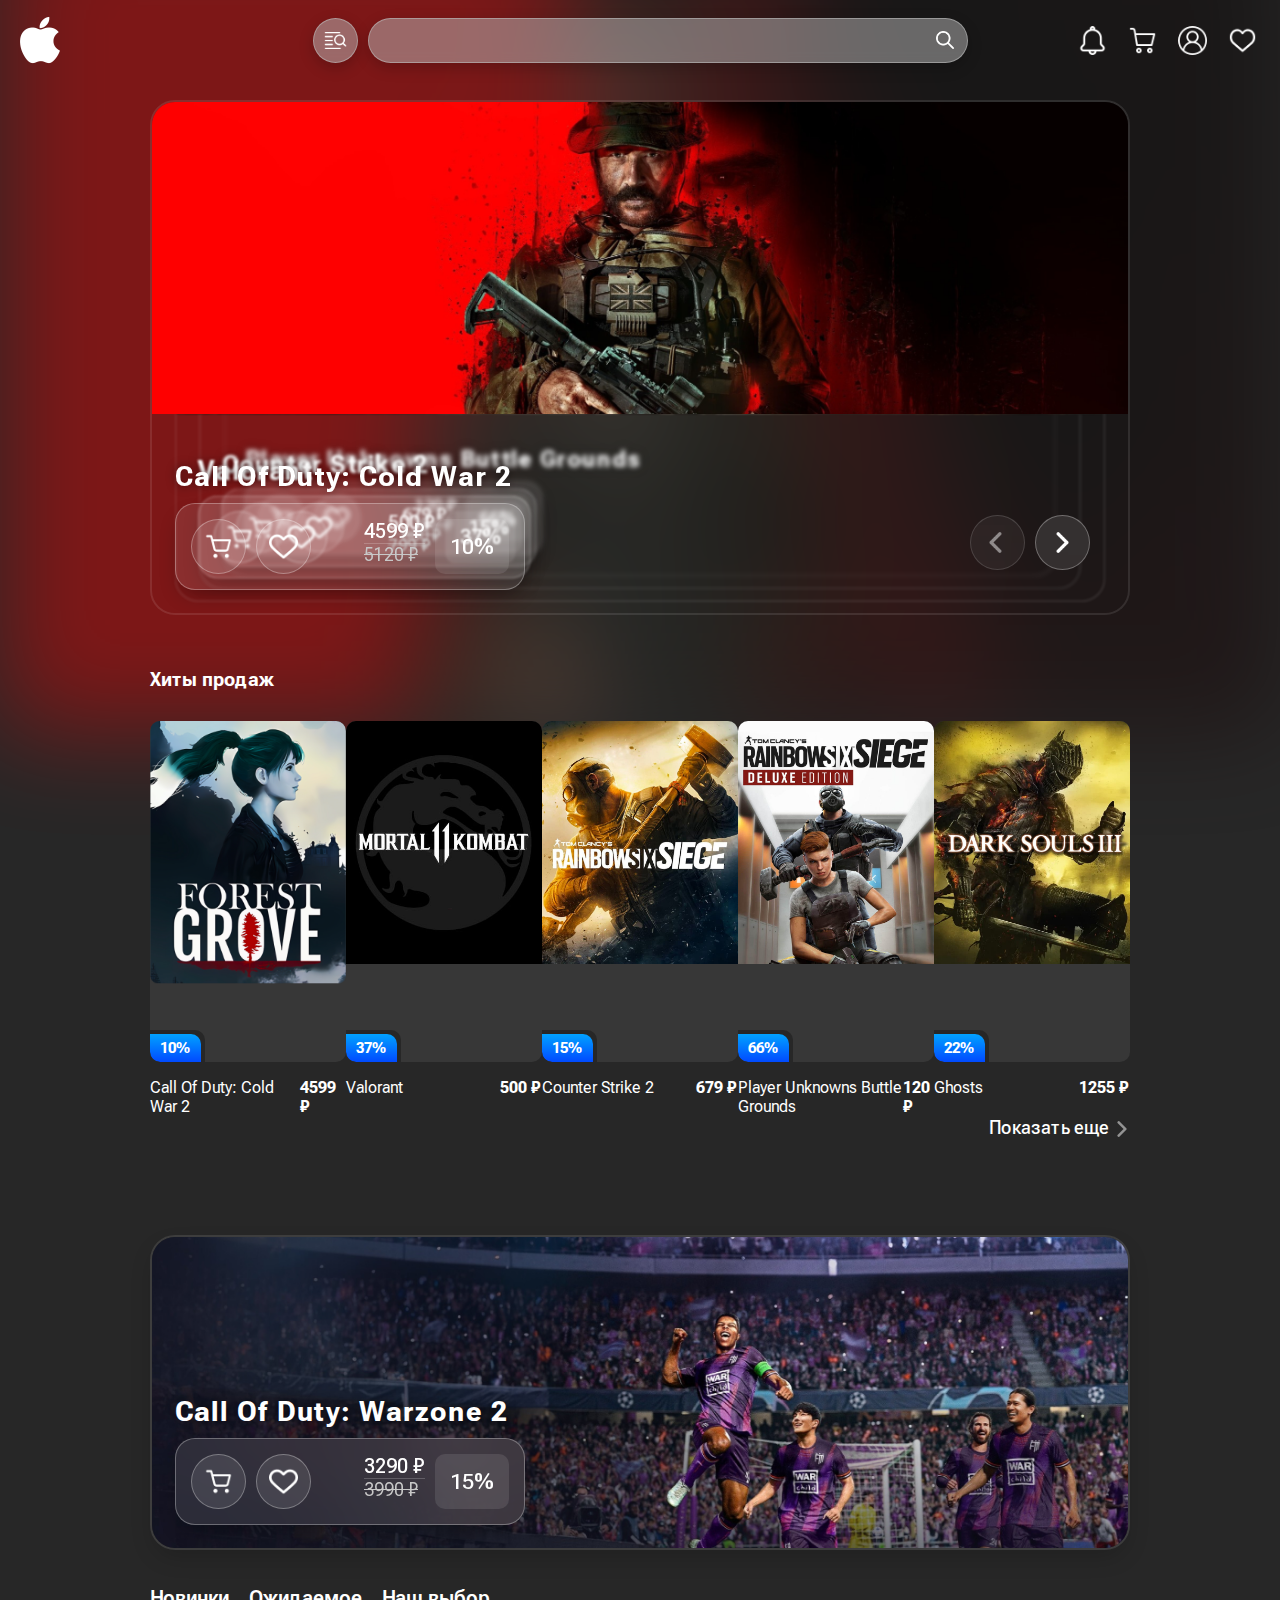
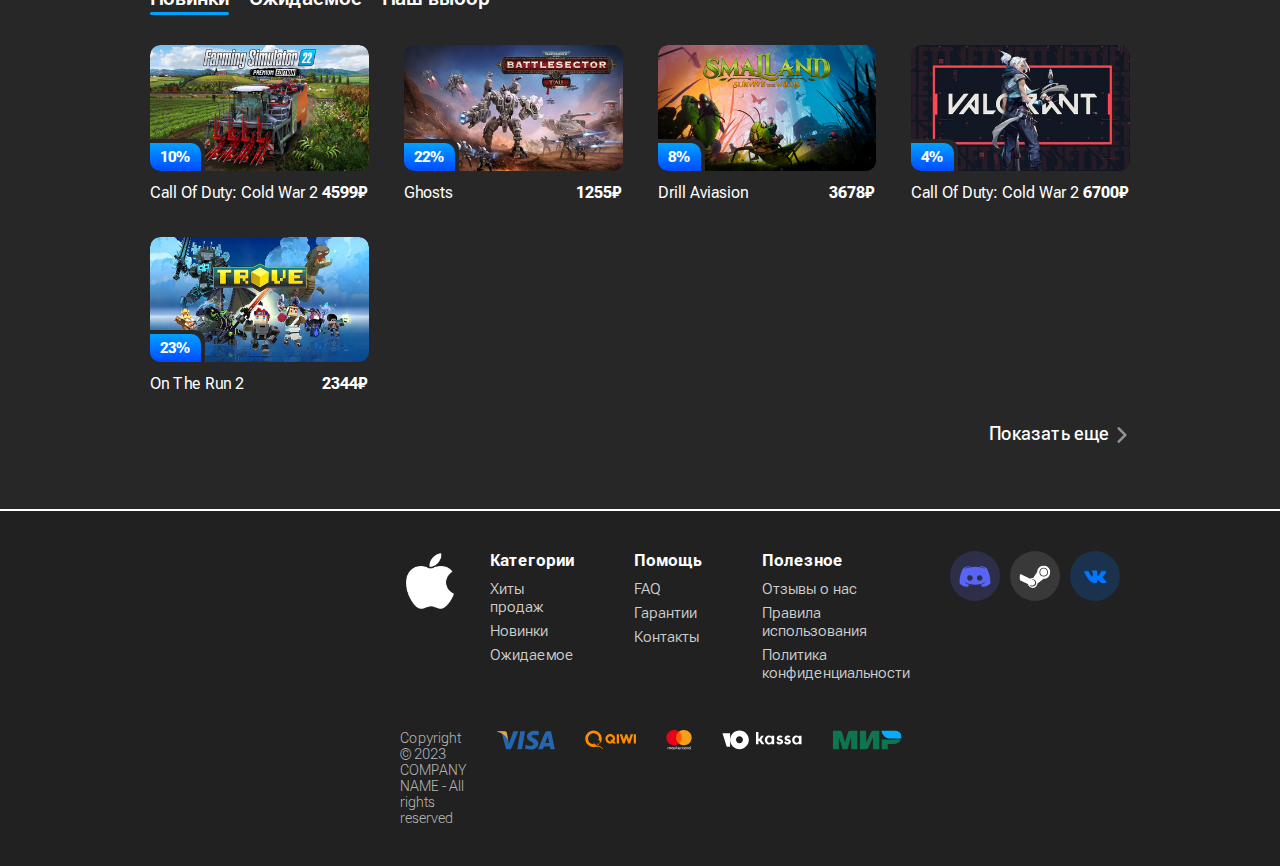
==== commit 704e693e: "d" ====
--- a/index.html
+++ b/index.html
@@ -27,6 +27,7 @@
 					<img src="img/icons/search32.png" alt="">
 				</div>
 			</div>
+
 			<div class="centerBlock__catalogNavsBlock">
 				<div class="centerBlock__catalogNavsBlock__head">
 					<h3 class="txt">Категории</h3>
@@ -91,19 +92,56 @@
 			</div>
 		</div>
 		<nav class="navs">
-			<a class="navs__nav">
+			<a class="navs__nav" onclick="open_notifications()" id="notification_button">
 				<img src="img/icons/bell64.png" alt="">
 			</a>
 			<a href="basket.html" class="navs__nav">
 				<img src="img/icons/basket64.png" alt="">
 			</a>
-			<a class="navs__nav" onclick="open_authorization()">
+			<a href="profile.html" class="navs__nav" onclick="open_authorization()">
 				<img src="img/icons/user64.png" alt="">
 			</a>
 			<a href="favorite.html" class="navs__nav">
 				<img src="img/icons/like64.png" alt="">
 			</a>
 		</nav>
+		<div class="header__notification">
+			<div class="header__notification__grid" id="grid_notification">
+				<div class="header__notification__grid__notification notification_nothing">
+					<div class="header__notification__grid__notification__point txt">
+						<div class="header__notification__grid__notification__point__circle header__notification__grid__notification__point__circle_nothing"></div>
+					</div>
+					<div class="header__notification__grid__notification__text txt">Нет новый уведомлений</div>
+				</div>
+				<div class="header__notification__grid__notification notification_addGame">
+					<div class="header__notification__grid__notification__point txt">
+						<div class="header__notification__grid__notification__point__circle"></div>
+					</div>
+					<div class="header__notification__grid__notification__text txt">Игра <span>FPV Kamikadze Drone</span> добавлена в корзину</div>
+				</div>
+				<div class="header__notification__grid__notification notification_addGame">
+					<div class="header__notification__grid__notification__point txt">
+						<div class="header__notification__grid__notification__point__circle"></div>
+					</div>
+					<div class="header__notification__grid__notification__text txt">Игра <span>FPV Kamikadze Drone</span> добавлена в избранное</div>
+				</div>
+				<div class="header__notification__grid__notification notification_error">
+					<div class="header__notification__grid__notification__point txt">
+						<div class="header__notification__grid__notification__point__circle header__notification__grid__notification__point__circle_error"></div>
+					</div>
+					<div class="header__notification__grid__notification__text txt">Произошла ошибка</div>
+				</div>
+
+				<!-- <div class="header__notification__grid__nothing">
+					<div class="header__notification__grid__nothing__text txt">Тут пусто :(</div>
+				</div> -->
+			</div>
+		</div>
+
+		<div class="header__notification_temporary" id="temporary_notification">
+			<div class="header__notification_temporary__grid" id="grid_temporary_notification">
+			</div>
+		</div>
 	</header>
 
 	<div class="blackoutBlock fixed-zero" onclick="openCatalogNavs()"></div>
@@ -160,251 +198,262 @@
 		</div>
 	</div>
 
-	<section class="carousel">
-		<h2 class="hidden">Баннер</h2>
-		<div class="carousel__bg carousel__bg_1 carousel__bg_active">
-			<img src="img/banners/image 10.png" alt="">
-		</div>
-		<div class="carousel__bg carousel__bg_2">
-			<img src="img/banners/big.png" alt="">
-		</div>
-		<div class="carousel__bg carousel__bg_3">
-			<img src="img/banners/b3.jpg" alt="">
-		</div>
-		<div class="carousel__bg carousel__bg_4">
-			<img src="img/banners/b4.jpg" alt="">
-		</div>
-		<div class="carousel__bg carousel__bg_5">
-			<img src="img/banners/b5.jpg" alt="">
-		</div>
-		<div class="carousel__buttons">
-			<button class="carousel__buttons__button carousel__buttons__button_disactive" onclick="scroll_carousel(-1)" id="carousel_button_left" disabled>
-				<img src="img/icons/arrRight32.png" alt="">
-			</button>
-			<button class="carousel__buttons__button" onclick="scroll_carousel(1)" id="carousel_button_right">
-				<img src="img/icons/arrRight32.png" alt="">
-			</button>
-		</div>
-		<div class="carousel__banner carousel__banner_1">
-			<div class="carousel__banner__imgBlock">
+	<main>
+		<section class="carousel">
+			<h2 class="hidden">Карусель</h2>
+			<div class="carousel__gridBG" id="carousel_grid_bg">
+				<!-- <div class="carousel__bg carousel__bg_1 carousel__bg_active">
+					<img src="img/banners/image 10.png" alt="">
+				</div>
+				<div class="carousel__bg carousel__bg_2">
+					<img src="img/banners/big.png" alt="">
+				</div>
+				<div class="carousel__bg carousel__bg_3">
+					<img src="img/banners/b3.jpg" alt="">
+				</div>
+				<div class="carousel__bg carousel__bg_4">
+					<img src="img/banners/b4.jpg" alt="">
+				</div>
+				<div class="carousel__bg carousel__bg_5">
+					<img src="img/banners/b5.jpg" alt="">
+				</div> -->
+			</div>
+			
+			<div class="carousel__buttons">
+				<button class="carousel__buttons__button carousel__buttons__button_disactive" onclick="scroll_carousel(false)" id="carousel_button_left" disabled>
+					<img src="img/icons/arrRight32.png" alt="">
+				</button>
+				<button class="carousel__buttons__button" onclick="scroll_carousel(true)" id="carousel_button_right">
+					<img src="img/icons/arrRight32.png" alt="">
+				</button>
+			</div>
+			<div class="carousel__grid" id="grid_banners">
+				<!-- <div class="carousel__banner carousel__banner_1">
+					<div class="carousel__banner__imgBlock">
+						<img src="img/banners/image 10.png" alt="">
+					</div>
+					<div class="carousel__banner__interaction">
+						<div class="carousel__banner__interaction__info">
+							<a href="#1" class="carousel__banner__interaction__info__link"></a>
+							<div class="carousel__banner__interaction__info__title txt">Call Of Duty: Warzone 2</div>
+							<div class="carousel__banner__interaction__info__shopInfo">
+								<div class="carousel__banner__interaction__info__shopInfo__buttons">
+									<div class="carousel__banner__interaction__info__shopInfo__buttons__button carousel__banner__interaction__info__shopInfo__buttons__button_basket">
+										<img src="img/icons/basket32.png" alt="">
+									</div>
+									<div class="carousel__banner__interaction__info__shopInfo__buttons__button carousel__banner__interaction__info__shopInfo__buttons__button_favorite">
+										<img src="img/icons/heart32.png" alt="">
+									</div>
+								</div>
+								<div class="carousel__banner__interaction__info__shopInfo__priceTag">
+									<div class="carousel__banner__interaction__info__shopInfo__priceTag__prices">
+										<div class="carousel__banner__interaction__info__shopInfo__priceTag__prices__newPrice txt">3290 ₽</div>
+										<div class="carousel__banner__interaction__info__shopInfo__priceTag__prices__oldPrice txt">3990 ₽</div>
+									</div>
+									<div class="carousel__banner__interaction__info__shopInfo__priceTag__discount flex-center txt">15%</div>
+								</div>
+							</div>
+						</div>
+					</div>
+				</div>
+				<div class="carousel__banner carousel__banner_2">
+					<div class="carousel__banner__imgBlock">
+						<img src="img/banners/big.png" alt="">
+					</div>
+					<div class="carousel__banner__interaction">
+						<div class="carousel__banner__interaction__info">
+							<a href="#2" class="carousel__banner__interaction__info__link"></a>
+							<div class="carousel__banner__interaction__info__title txt">Call Of Duty: Warzone 2</div>
+							<div class="carousel__banner__interaction__info__shopInfo">
+								<div class="carousel__banner__interaction__info__shopInfo__buttons">
+									<div class="carousel__banner__interaction__info__shopInfo__buttons__button carousel__banner__interaction__info__shopInfo__buttons__button_basket">
+										<img src="img/icons/basket32.png" alt="">
+									</div>
+									<div class="carousel__banner__interaction__info__shopInfo__buttons__button carousel__banner__interaction__info__shopInfo__buttons__button_favorite">
+										<img src="img/icons/heart32.png" alt="">
+									</div>
+								</div>
+								<div class="carousel__banner__interaction__info__shopInfo__priceTag">
+									<div class="carousel__banner__interaction__info__shopInfo__priceTag__prices">
+										<div class="carousel__banner__interaction__info__shopInfo__priceTag__prices__newPrice txt">3290 ₽</div>
+										<div class="carousel__banner__interaction__info__shopInfo__priceTag__prices__oldPrice txt">3990 ₽</div>
+									</div>
+									<div class="carousel__banner__interaction__info__shopInfo__priceTag__discount flex-center txt">15%</div>
+								</div>
+							</div>
+						</div>
+					</div>
+				</div>
+				<div class="carousel__banner carousel__banner_3">
+					<div class="carousel__banner__imgBlock">
+						<img src="img/banners/b3.jpg" alt="">
+					</div>
+					<div class="carousel__banner__interaction">
+						<div class="carousel__banner__interaction__info">
+							<a href="#" class="carousel__banner__interaction__info__link"></a>
+							<div class="carousel__banner__interaction__info__title txt">Call Of Duty: Warzone 2</div>
+							<div class="carousel__banner__interaction__info__shopInfo">
+								<div class="carousel__banner__interaction__info__shopInfo__buttons">
+									<div class="carousel__banner__interaction__info__shopInfo__buttons__button carousel__banner__interaction__info__shopInfo__buttons__button_basket">
+										<img src="img/icons/basket32.png" alt="">
+									</div>
+									<div class="carousel__banner__interaction__info__shopInfo__buttons__button carousel__banner__interaction__info__shopInfo__buttons__button_favorite">
+										<img src="img/icons/heart32.png" alt="">
+									</div>
+								</div>
+								<div class="carousel__banner__interaction__info__shopInfo__priceTag">
+									<div class="carousel__banner__interaction__info__shopInfo__priceTag__prices">
+										<div class="carousel__banner__interaction__info__shopInfo__priceTag__prices__newPrice txt">3290 ₽</div>
+										<div class="carousel__banner__interaction__info__shopInfo__priceTag__prices__oldPrice txt">3990 ₽</div>
+									</div>
+									<div class="carousel__banner__interaction__info__shopInfo__priceTag__discount flex-center txt">15%</div>
+								</div>
+							</div>
+						</div>
+					</div>
+				</div>
+				<div class="carousel__banner carousel__banner_4">
+					<div class="carousel__banner__imgBlock">
+						<img src="img/banners/b4.jpg" alt="">
+					</div>
+					<div class="carousel__banner__interaction">
+						<div class="carousel__banner__interaction__info">
+							<a href="#" class="carousel__banner__interaction__info__link"></a>
+							<div class="carousel__banner__interaction__info__title txt">Call Of Duty: Warzone 2</div>
+							<div class="carousel__banner__interaction__info__shopInfo">
+								<div class="carousel__banner__interaction__info__shopInfo__buttons">
+									<div class="carousel__banner__interaction__info__shopInfo__buttons__button carousel__banner__interaction__info__shopInfo__buttons__button_basket">
+										<img src="img/icons/basket32.png" alt="">
+									</div>
+									<div class="carousel__banner__interaction__info__shopInfo__buttons__button carousel__banner__interaction__info__shopInfo__buttons__button_favorite">
+										<img src="img/icons/heart32.png" alt="">
+									</div>
+								</div>
+								<div class="carousel__banner__interaction__info__shopInfo__priceTag">
+									<div class="carousel__banner__interaction__info__shopInfo__priceTag__prices">
+										<div class="carousel__banner__interaction__info__shopInfo__priceTag__prices__newPrice txt">3290 ₽</div>
+										<div class="carousel__banner__interaction__info__shopInfo__priceTag__prices__oldPrice txt">3990 ₽</div>
+									</div>
+									<div class="carousel__banner__interaction__info__shopInfo__priceTag__discount flex-center txt">15%</div>
+								</div>
+							</div>
+						</div>
+					</div>
+				</div>
+				<div class="carousel__banner carousel__banner_5">
+					<div class="carousel__banner__imgBlock">
+						<img src="img/banners/b5.jpg" alt="">
+					</div>
+					<div class="carousel__banner__interaction">
+						<div class="carousel__banner__interaction__info">
+							<a href="#" class="carousel__banner__interaction__info__link"></a>
+							<div class="carousel__banner__interaction__info__title txt">Call Of Duty: Warzone 2</div>
+							<div class="carousel__banner__interaction__info__shopInfo">
+								<div class="carousel__banner__interaction__info__shopInfo__buttons">
+									<div class="carousel__banner__interaction__info__shopInfo__buttons__button carousel__banner__interaction__info__shopInfo__buttons__button_basket">
+										<img src="img/icons/basket32.png" alt="">
+									</div>
+									<div class="carousel__banner__interaction__info__shopInfo__buttons__button carousel__banner__interaction__info__shopInfo__buttons__button_favorite">
+										<img src="img/icons/heart32.png" alt="">
+									</div>
+								</div>
+								<div class="carousel__banner__interaction__info__shopInfo__priceTag">
+									<div class="carousel__banner__interaction__info__shopInfo__priceTag__prices">
+										<div class="carousel__banner__interaction__info__shopInfo__priceTag__prices__newPrice txt">3290 ₽</div>
+										<div class="carousel__banner__interaction__info__shopInfo__priceTag__prices__oldPrice txt">3990 ₽</div>
+									</div>
+									<div class="carousel__banner__interaction__info__shopInfo__priceTag__discount flex-center txt">15%</div>
+								</div>
+							</div>
+						</div>
+					</div>
+				</div> -->
+			</div>
+			
+		</section>
+	
+		<section class="salesHits salesHits_loading loadingContent" id="salesHits">
+			<h2 class="hidden">Лидеры продаж</h2>
+			<h3 class="txt">Хиты продаж</h3>
+			<!-- <div class="loadingBlock flex-center">
+				<div class="loadingBlock__point"></div>
+				<div class="loadingBlock__point"></div>
+				<div class="loadingBlock__point"></div>
+			</div> -->
+			<div class="salesHits__games" id="salesHits_content">
+			</div>
+			<div class="salesHits__blockButtonMore">
+				<div class="salesHits__blockButtonMore__button txt">
+					Показать еще
+					<img src="img/icons/arrRight32.png" alt="">
+				</div>
+			</div>
+		</section>
+	
+		<section class="banner">
+			<h2 class="hidden">Баннер</h2>
+			<div class="banner__imgBlock">
 				<img src="img/banners/image 10.png" alt="">
 			</div>
-			<div class="carousel__banner__interaction">
-				<div class="carousel__banner__interaction__info">
-					<a href="#1" class="carousel__banner__interaction__info__link"></a>
-					<div class="carousel__banner__interaction__info__title txt">Call Of Duty: Warzone 2</div>
-					<div class="carousel__banner__interaction__info__shopInfo">
-						<div class="carousel__banner__interaction__info__shopInfo__buttons">
-							<div class="carousel__banner__interaction__info__shopInfo__buttons__button carousel__banner__interaction__info__shopInfo__buttons__button_basket">
+			<div class="banner__interaction">
+				<div class="banner__interaction__info">
+					<div class="banner__interaction__info__title txt">Call Of Duty: Warzone 2</div>
+					<div class="banner__interaction__info__shopInfo">
+						<div class="banner__interaction__info__shopInfo__buttons">
+							<div class="banner__interaction__info__shopInfo__buttons__button banner__interaction__info__shopInfo__buttons__button_basket">
 								<img src="img/icons/basket32.png" alt="">
 							</div>
-							<div class="carousel__banner__interaction__info__shopInfo__buttons__button carousel__banner__interaction__info__shopInfo__buttons__button_favorite">
+							<div class="banner__interaction__info__shopInfo__buttons__button banner__interaction__info__shopInfo__buttons__button_favorite">
 								<img src="img/icons/heart32.png" alt="">
 							</div>
 						</div>
-						<div class="carousel__banner__interaction__info__shopInfo__priceTag">
-							<div class="carousel__banner__interaction__info__shopInfo__priceTag__prices">
-								<div class="carousel__banner__interaction__info__shopInfo__priceTag__prices__newPrice txt">3290 ₽</div>
-								<div class="carousel__banner__interaction__info__shopInfo__priceTag__prices__oldPrice txt">3990 ₽</div>
-							</div>
-							<div class="carousel__banner__interaction__info__shopInfo__priceTag__discount flex-center txt">15%</div>
-						</div>
-					</div>
-				</div>
-			</div>
-		</div>
-		<div class="carousel__banner carousel__banner_2">
-			<div class="carousel__banner__imgBlock">
-				<img src="img/banners/big.png" alt="">
-			</div>
-			<div class="carousel__banner__interaction">
-				<div class="carousel__banner__interaction__info">
-					<a href="#2" class="carousel__banner__interaction__info__link"></a>
-					<div class="carousel__banner__interaction__info__title txt">Call Of Duty: Warzone 2</div>
-					<div class="carousel__banner__interaction__info__shopInfo">
-						<div class="carousel__banner__interaction__info__shopInfo__buttons">
-							<div class="carousel__banner__interaction__info__shopInfo__buttons__button carousel__banner__interaction__info__shopInfo__buttons__button_basket">
-								<img src="img/icons/basket32.png" alt="">
-							</div>
-							<div class="carousel__banner__interaction__info__shopInfo__buttons__button carousel__banner__interaction__info__shopInfo__buttons__button_favorite">
-								<img src="img/icons/heart32.png" alt="">
-							</div>
-						</div>
-						<div class="carousel__banner__interaction__info__shopInfo__priceTag">
-							<div class="carousel__banner__interaction__info__shopInfo__priceTag__prices">
-								<div class="carousel__banner__interaction__info__shopInfo__priceTag__prices__newPrice txt">3290 ₽</div>
-								<div class="carousel__banner__interaction__info__shopInfo__priceTag__prices__oldPrice txt">3990 ₽</div>
-							</div>
-							<div class="carousel__banner__interaction__info__shopInfo__priceTag__discount flex-center txt">15%</div>
-						</div>
-					</div>
-				</div>
-			</div>
-		</div>
-		<div class="carousel__banner carousel__banner_3">
-			<div class="carousel__banner__imgBlock">
-				<img src="img/banners/b3.jpg" alt="">
-			</div>
-			<div class="carousel__banner__interaction">
-				<div class="carousel__banner__interaction__info">
-					<a href="#" class="carousel__banner__interaction__info__link"></a>
-					<div class="carousel__banner__interaction__info__title txt">Call Of Duty: Warzone 2</div>
-					<div class="carousel__banner__interaction__info__shopInfo">
-						<div class="carousel__banner__interaction__info__shopInfo__buttons">
-							<div class="carousel__banner__interaction__info__shopInfo__buttons__button carousel__banner__interaction__info__shopInfo__buttons__button_basket">
-								<img src="img/icons/basket32.png" alt="">
-							</div>
-							<div class="carousel__banner__interaction__info__shopInfo__buttons__button carousel__banner__interaction__info__shopInfo__buttons__button_favorite">
-								<img src="img/icons/heart32.png" alt="">
-							</div>
-						</div>
-						<div class="carousel__banner__interaction__info__shopInfo__priceTag">
-							<div class="carousel__banner__interaction__info__shopInfo__priceTag__prices">
-								<div class="carousel__banner__interaction__info__shopInfo__priceTag__prices__newPrice txt">3290 ₽</div>
-								<div class="carousel__banner__interaction__info__shopInfo__priceTag__prices__oldPrice txt">3990 ₽</div>
-							</div>
-							<div class="carousel__banner__interaction__info__shopInfo__priceTag__discount flex-center txt">15%</div>
-						</div>
-					</div>
-				</div>
-			</div>
-		</div>
-		<div class="carousel__banner carousel__banner_4">
-			<div class="carousel__banner__imgBlock">
-				<img src="img/banners/b4.jpg" alt="">
-			</div>
-			<div class="carousel__banner__interaction">
-				<div class="carousel__banner__interaction__info">
-					<a href="#" class="carousel__banner__interaction__info__link"></a>
-					<div class="carousel__banner__interaction__info__title txt">Call Of Duty: Warzone 2</div>
-					<div class="carousel__banner__interaction__info__shopInfo">
-						<div class="carousel__banner__interaction__info__shopInfo__buttons">
-							<div class="carousel__banner__interaction__info__shopInfo__buttons__button carousel__banner__interaction__info__shopInfo__buttons__button_basket">
-								<img src="img/icons/basket32.png" alt="">
-							</div>
-							<div class="carousel__banner__interaction__info__shopInfo__buttons__button carousel__banner__interaction__info__shopInfo__buttons__button_favorite">
-								<img src="img/icons/heart32.png" alt="">
-							</div>
-						</div>
-						<div class="carousel__banner__interaction__info__shopInfo__priceTag">
-							<div class="carousel__banner__interaction__info__shopInfo__priceTag__prices">
-								<div class="carousel__banner__interaction__info__shopInfo__priceTag__prices__newPrice txt">3290 ₽</div>
-								<div class="carousel__banner__interaction__info__shopInfo__priceTag__prices__oldPrice txt">3990 ₽</div>
-							</div>
-							<div class="carousel__banner__interaction__info__shopInfo__priceTag__discount flex-center txt">15%</div>
-						</div>
-					</div>
-				</div>
-			</div>
-		</div>
-		<div class="carousel__banner carousel__banner_5">
-			<div class="carousel__banner__imgBlock">
-				<img src="img/banners/b5.jpg" alt="">
-			</div>
-			<div class="carousel__banner__interaction">
-				<div class="carousel__banner__interaction__info">
-					<a href="#" class="carousel__banner__interaction__info__link"></a>
-					<div class="carousel__banner__interaction__info__title txt">Call Of Duty: Warzone 2</div>
-					<div class="carousel__banner__interaction__info__shopInfo">
-						<div class="carousel__banner__interaction__info__shopInfo__buttons">
-							<div class="carousel__banner__interaction__info__shopInfo__buttons__button carousel__banner__interaction__info__shopInfo__buttons__button_basket">
-								<img src="img/icons/basket32.png" alt="">
-							</div>
-							<div class="carousel__banner__interaction__info__shopInfo__buttons__button carousel__banner__interaction__info__shopInfo__buttons__button_favorite">
-								<img src="img/icons/heart32.png" alt="">
-							</div>
-						</div>
-						<div class="carousel__banner__interaction__info__shopInfo__priceTag">
-							<div class="carousel__banner__interaction__info__shopInfo__priceTag__prices">
-								<div class="carousel__banner__interaction__info__shopInfo__priceTag__prices__newPrice txt">3290 ₽</div>
-								<div class="carousel__banner__interaction__info__shopInfo__priceTag__prices__oldPrice txt">3990 ₽</div>
-							</div>
-							<div class="carousel__banner__interaction__info__shopInfo__priceTag__discount flex-center txt">15%</div>
-						</div>
-					</div>
-				</div>
-			</div>
-		</div>
-	</section>
-
-	<div class="salesHits salesHits_loading loadingContent" id="salesHits">
-		<h3 class="txt">Хиты продаж</h3>
-		<!-- <div class="loadingBlock flex-center">
-			<div class="loadingBlock__point"></div>
-			<div class="loadingBlock__point"></div>
-			<div class="loadingBlock__point"></div>
-		</div> -->
-		<div class="salesHits__games" id="salesHits_content">
-		</div>
-		<div class="salesHits__blockButtonMore">
-			<div class="salesHits__blockButtonMore__button txt">
-				Показать еще
-				<img src="img/icons/arrRight32.png" alt="">
-			</div>
-		</div>
-	</div>
-
-	<div class="banner">
-		<div class="banner__imgBlock">
-			<img src="img/banners/image 10.png" alt="">
-		</div>
-		<div class="banner__interaction">
-			<div class="banner__interaction__info">
-				<div class="banner__interaction__info__title txt">Call Of Duty: Warzone 2</div>
-				<div class="banner__interaction__info__shopInfo">
-					<div class="banner__interaction__info__shopInfo__buttons">
-						<div class="banner__interaction__info__shopInfo__buttons__button banner__interaction__info__shopInfo__buttons__button_basket">
-							<img src="img/icons/basket32.png" alt="">
-						</div>
-						<div class="banner__interaction__info__shopInfo__buttons__button banner__interaction__info__shopInfo__buttons__button_favorite">
-							<img src="img/icons/heart32.png" alt="">
-						</div>
-					</div>
-					<div class="banner__interaction__info__shopInfo__priceTag">
-						<div class="banner__interaction__info__shopInfo__priceTag__prices">
-							<div class="banner__interaction__info__shopInfo__priceTag__prices__newPrice txt">3290 ₽</div>
-							<div class="banner__interaction__info__shopInfo__priceTag__prices__oldPrice txt">3990 ₽</div>
-						</div>
-						<div class="banner__interaction__info__shopInfo__priceTag__discount flex-center txt">15%</div>
-					</div>
-				</div>
-			</div>
-		</div>
-	</div>
-
-	<div class="offers offers_loading loadingContent" id="offers">
-		<div class="offers__head">
-			<div class="offers__head__nav" onclick="open_offers_games('new')">
-				<div class="offers__head__nav__text txt">Новинки</div>
-				<div class="offers__head__nav__strip strip_new offers__head__nav__strip_active"></div>
-			</div>
-			<div class="offers__head__nav" onclick="open_offers_games('expected')">
-				<div class="offers__head__nav__text txt">Ожидаемое</div>
-				<div class="offers__head__nav__strip strip_expected"></div>
-			</div>
-			<div class="offers__head__nav" onclick="open_offers_games('ourChoice')">
-				<div class="offers__head__nav__text txt">Наш выбор</div>
-				<div class="offers__head__nav__strip strip_ourChoice"></div>
-			</div>
-		</div>
-
-		<div class="offers__grid offers__grid_new offers__grid_active gridHorizontalGames" id="offers_grid_new">
-
-		</div>
-		<div class="offers__grid offers__grid_expected gridHorizontalGames" id="offers_grid_expected">
-			
-		</div>
-		<div class="offers__grid offers__grid_ourChoice gridHorizontalGames" id="offers_grid_ourChoice">
-			
-		</div>
-
-		<div class="offers__blockButtonMore">
-			<div class="offers__blockButtonMore__button txt">
-				Показать еще
-				<img src="img/icons/arrRight32.png" alt="">
-			</div>
-		</div>
-	</div>
+						<div class="banner__interaction__info__shopInfo__priceTag">
+							<div class="banner__interaction__info__shopInfo__priceTag__prices">
+								<div class="banner__interaction__info__shopInfo__priceTag__prices__newPrice txt">3290 ₽</div>
+								<div class="banner__interaction__info__shopInfo__priceTag__prices__oldPrice txt">3990 ₽</div>
+							</div>
+							<div class="banner__interaction__info__shopInfo__priceTag__discount flex-center txt">15%</div>
+						</div>
+					</div>
+				</div>
+			</div>
+		</section>
+	
+		<section class="offers offers_loading loadingContent" id="offers">
+			<h2 class="hidden">Предложения</h2>
+			<div class="offers__head">
+				<div class="offers__head__nav" onclick="open_offers_games('new')">
+					<div class="offers__head__nav__text txt">Новинки</div>
+					<div class="offers__head__nav__strip strip_new offers__head__nav__strip_active"></div>
+				</div>
+				<div class="offers__head__nav" onclick="open_offers_games('expected')">
+					<div class="offers__head__nav__text txt">Ожидаемое</div>
+					<div class="offers__head__nav__strip strip_expected"></div>
+				</div>
+				<div class="offers__head__nav" onclick="open_offers_games('ourChoice')">
+					<div class="offers__head__nav__text txt">Наш выбор</div>
+					<div class="offers__head__nav__strip strip_ourChoice"></div>
+				</div>
+			</div>
+	
+			<section class="offers__grid offers__grid_new offers__grid_active gridHorizontalGames" id="offers_grid_new">
+				<h2 class="hidden">Новый игры</h2>
+			</section>
+			<section class="offers__grid offers__grid_expected gridHorizontalGames" id="offers_grid_expected">
+				<h2 class="hidden">Ожидаемые игры</h2>
+			</section>
+			<section class="offers__grid offers__grid_ourChoice gridHorizontalGames" id="offers_grid_ourChoice">
+				<h2 class="hidden">Наш выбор</h2>
+			</section>
+	
+			<div class="offers__blockButtonMore">
+				<div class="offers__blockButtonMore__button txt">
+					Показать еще
+					<img src="img/icons/arrRight32.png" alt="">
+				</div>
+			</div>
+		</section>
+	</main>
 	
 	<footer class="footer">
 		<div class="footer__top">
@@ -449,11 +498,12 @@
 		</div>
 	</footer>
      
+	<script type="text/javascript" src="scripts/HTMLelements.js"></script>
 	<script type="text/javascript" src="scripts/cookie.js"></script>
 	<script type="text/javascript" src="scripts/variables.js"></script>
-	<script type="text/javascript" src="scripts/HTMLelements.js"></script>
 	<script type="text/javascript" src="scripts/lists.js"></script>
 	<script type="text/javascript" src="scripts/functions.js"></script>
+	<script type="text/javascript" src="scripts/notification.js"></script>
 	<script type="text/javascript" src="scripts/makeContentFunctions.js"></script>
 	<script type="text/javascript" src="scripts/carousel.js"></script>
 	<script type="text/javascript" src="scripts/script.js"></script>
